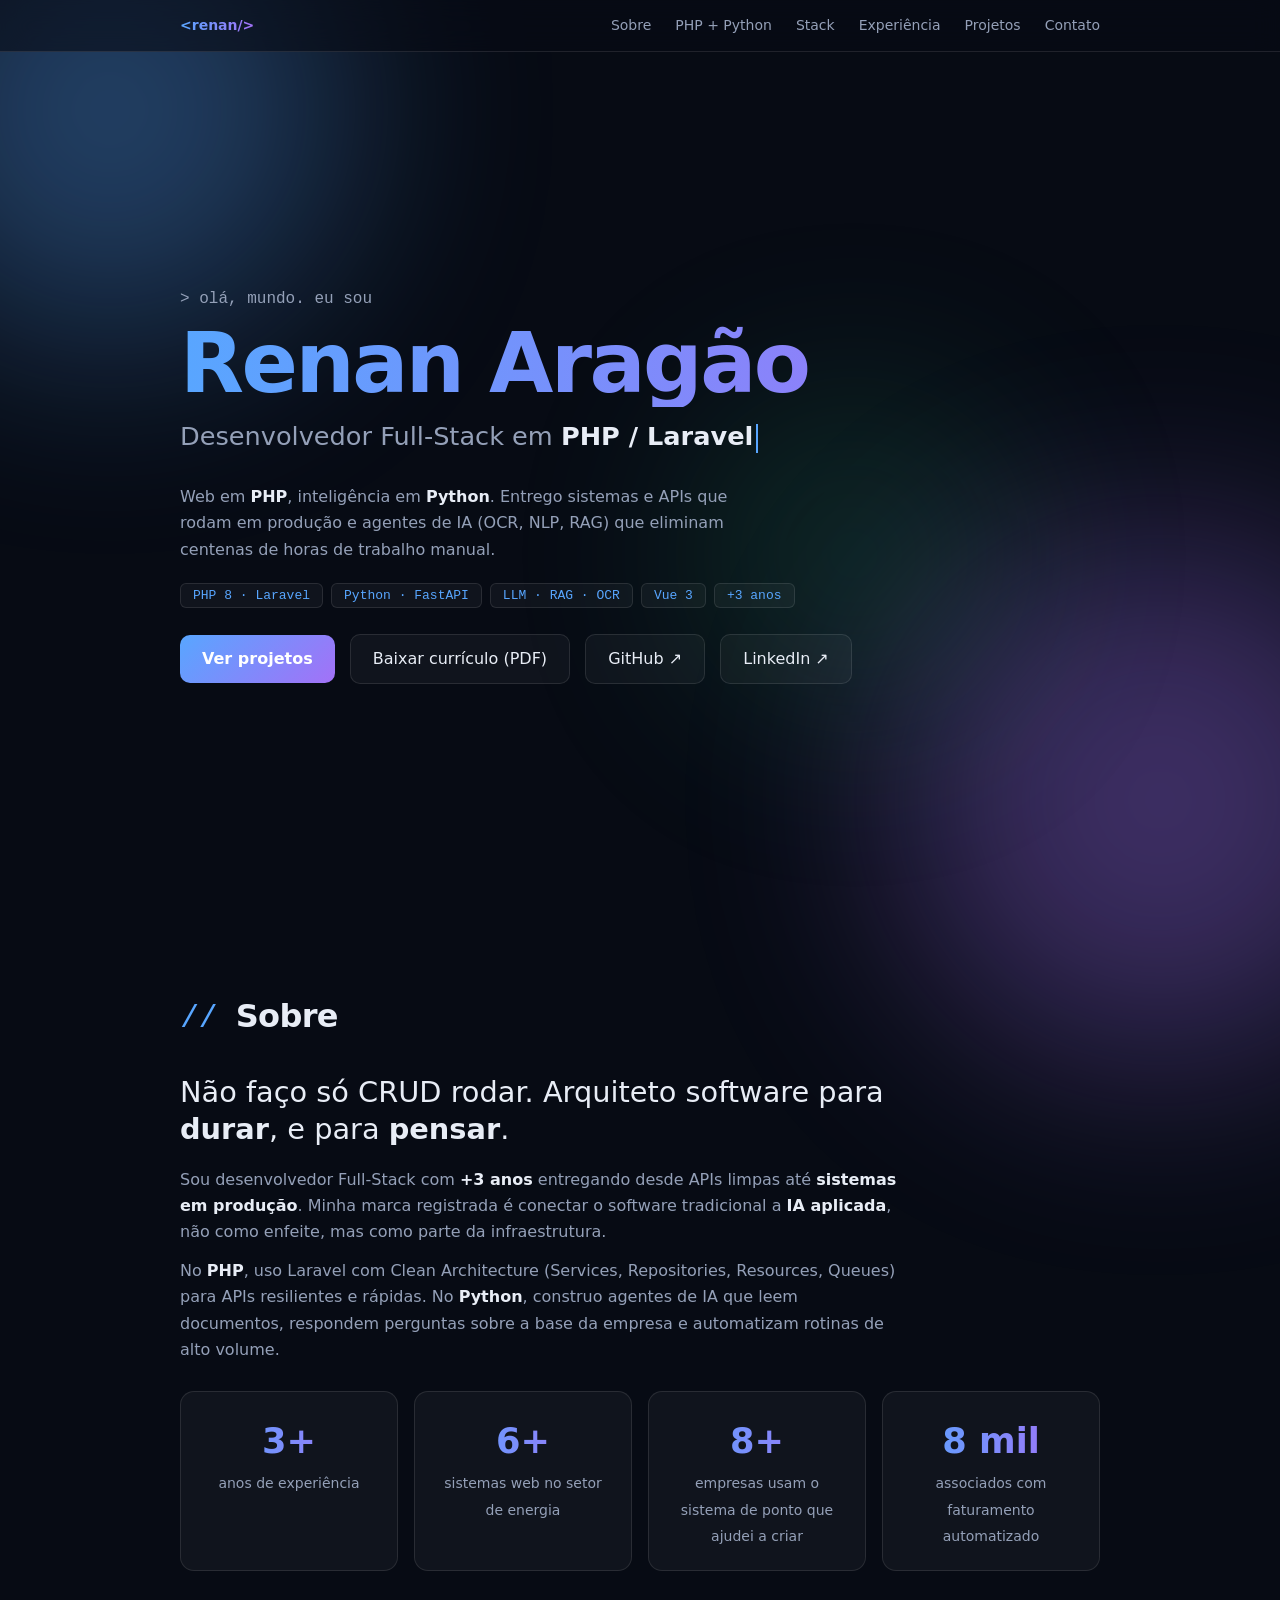
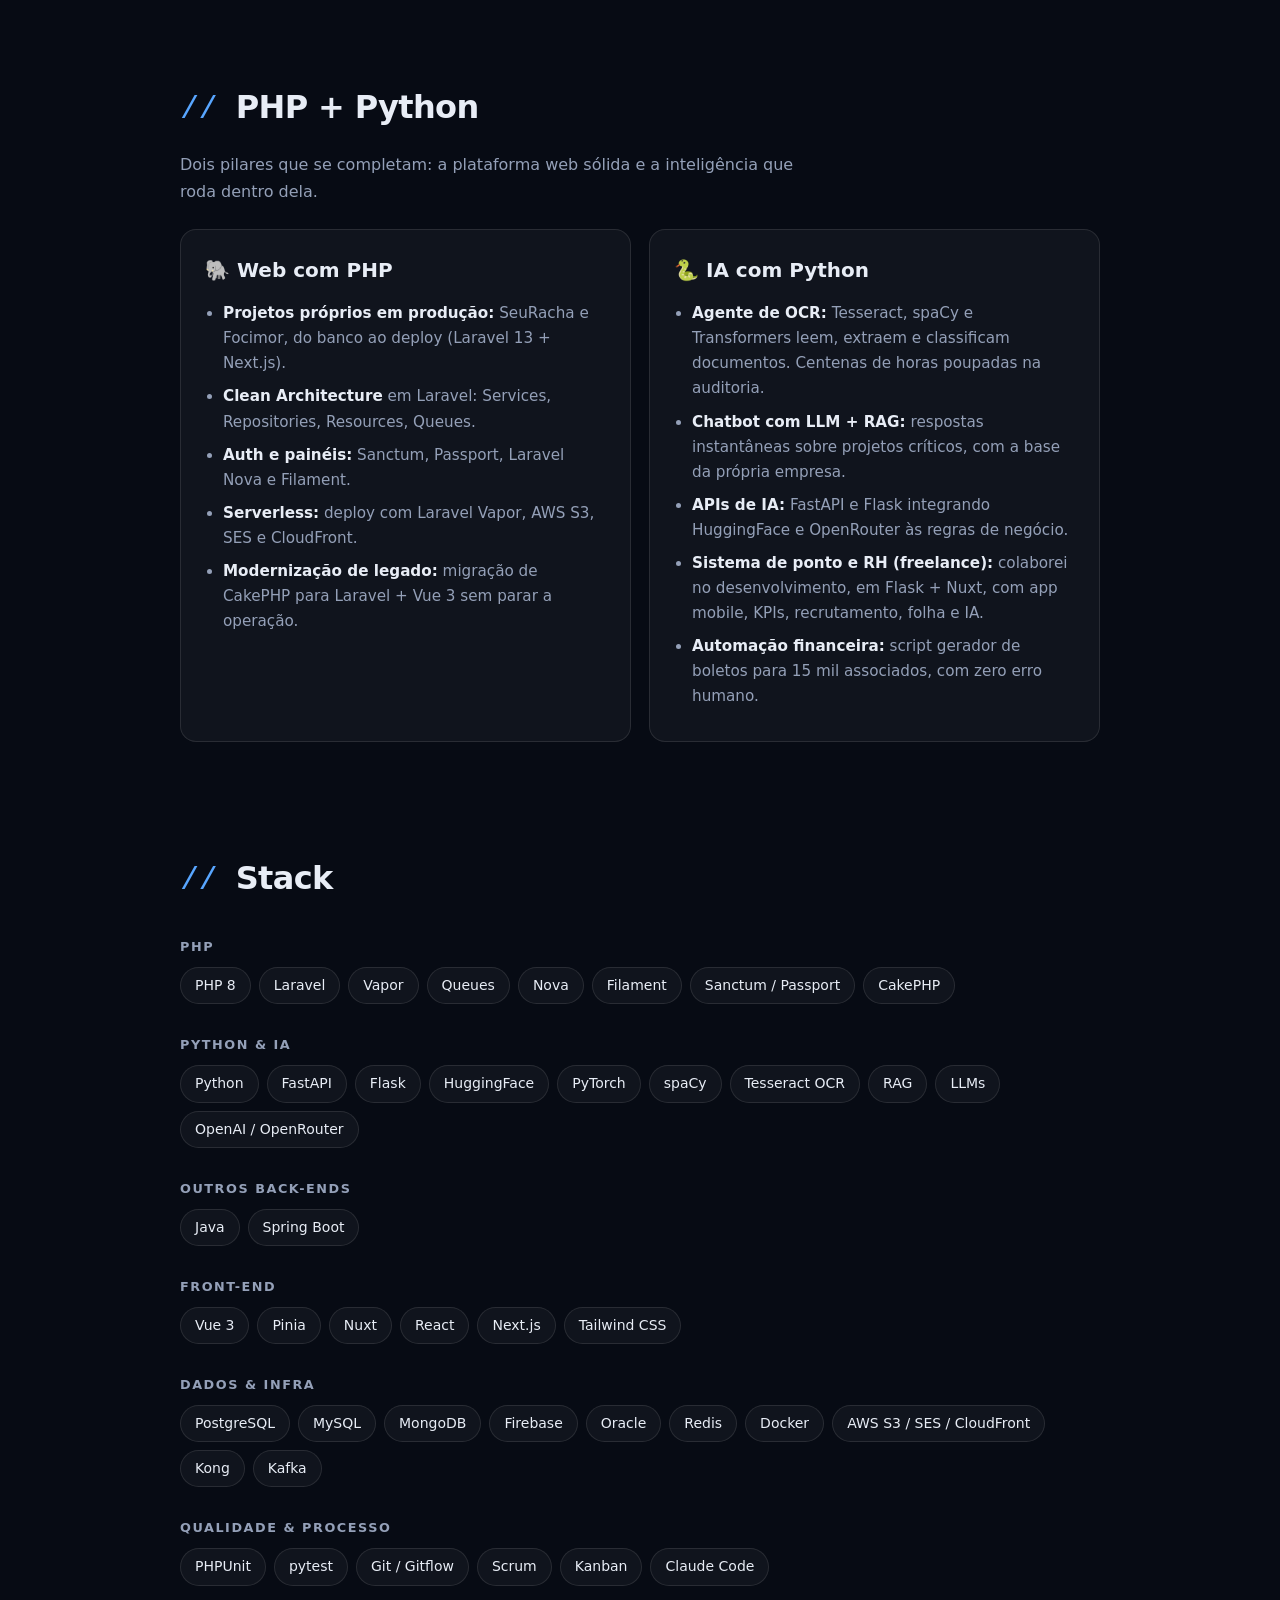
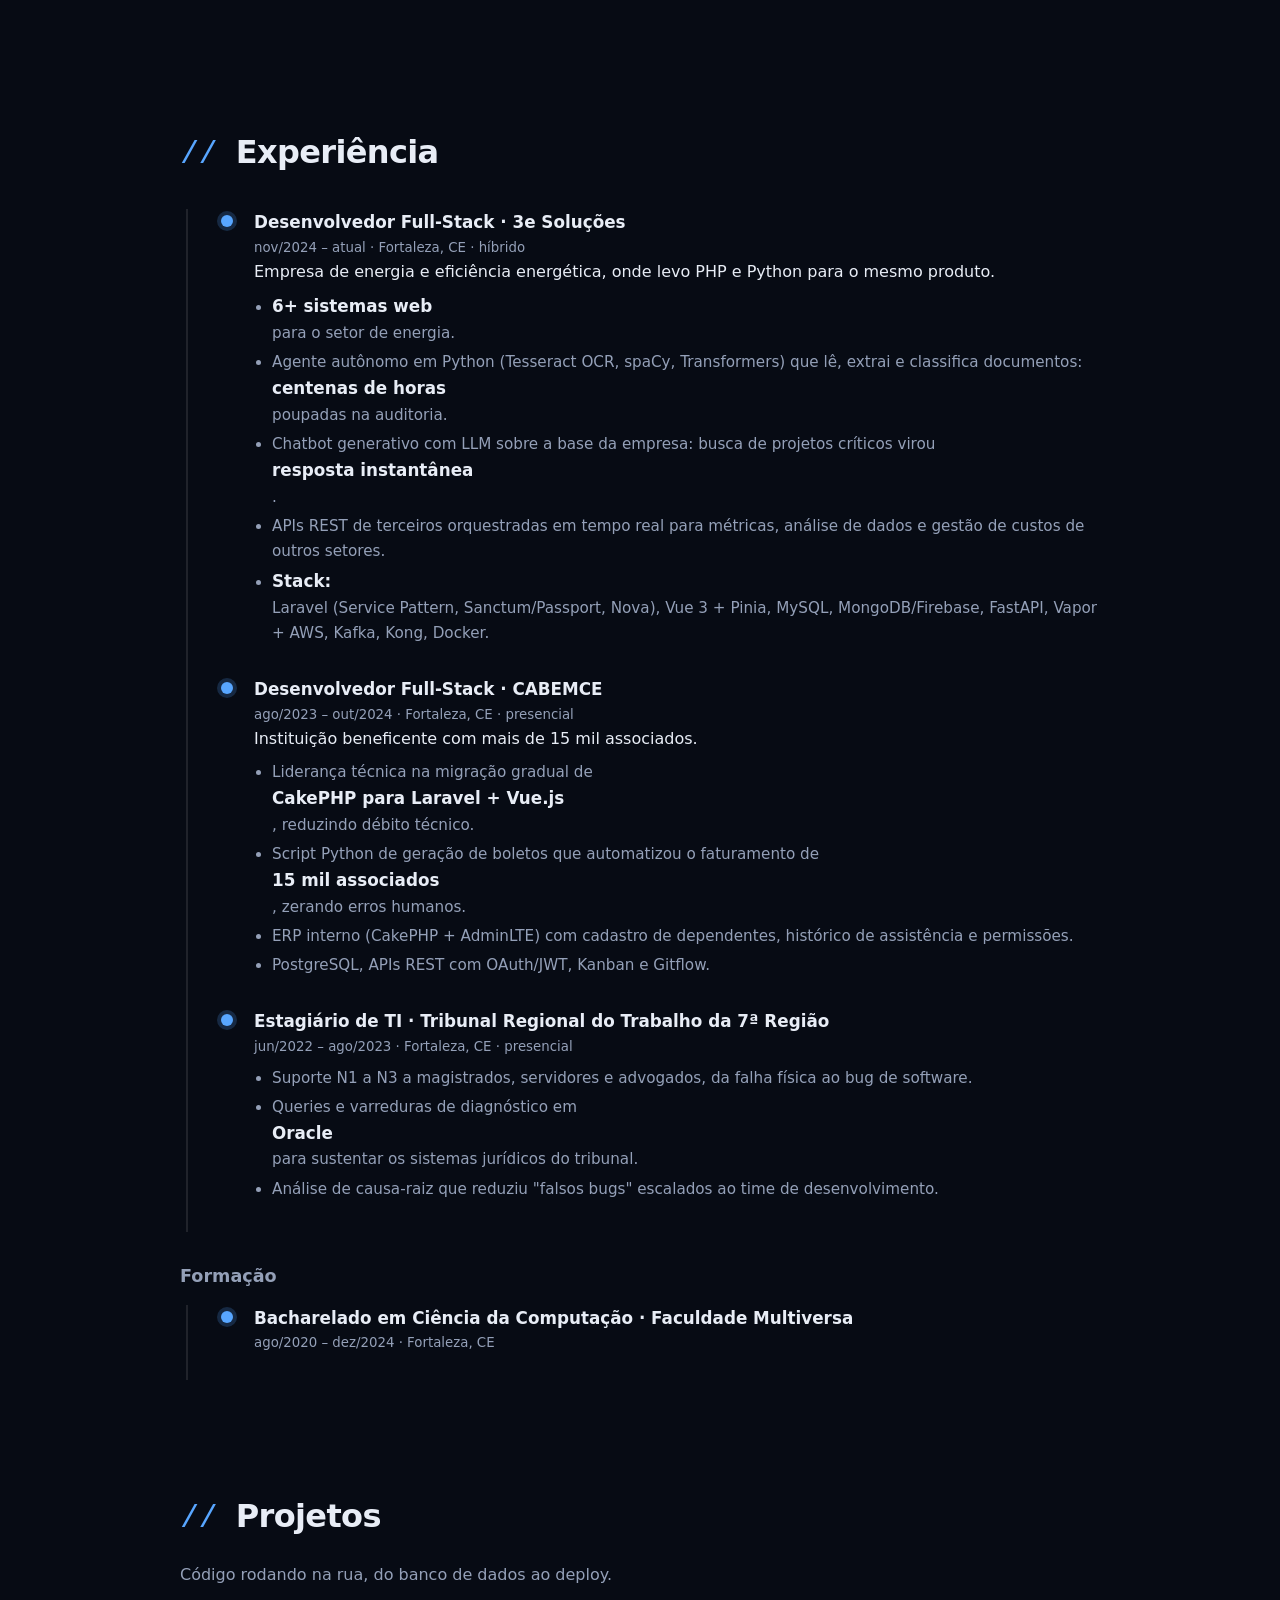
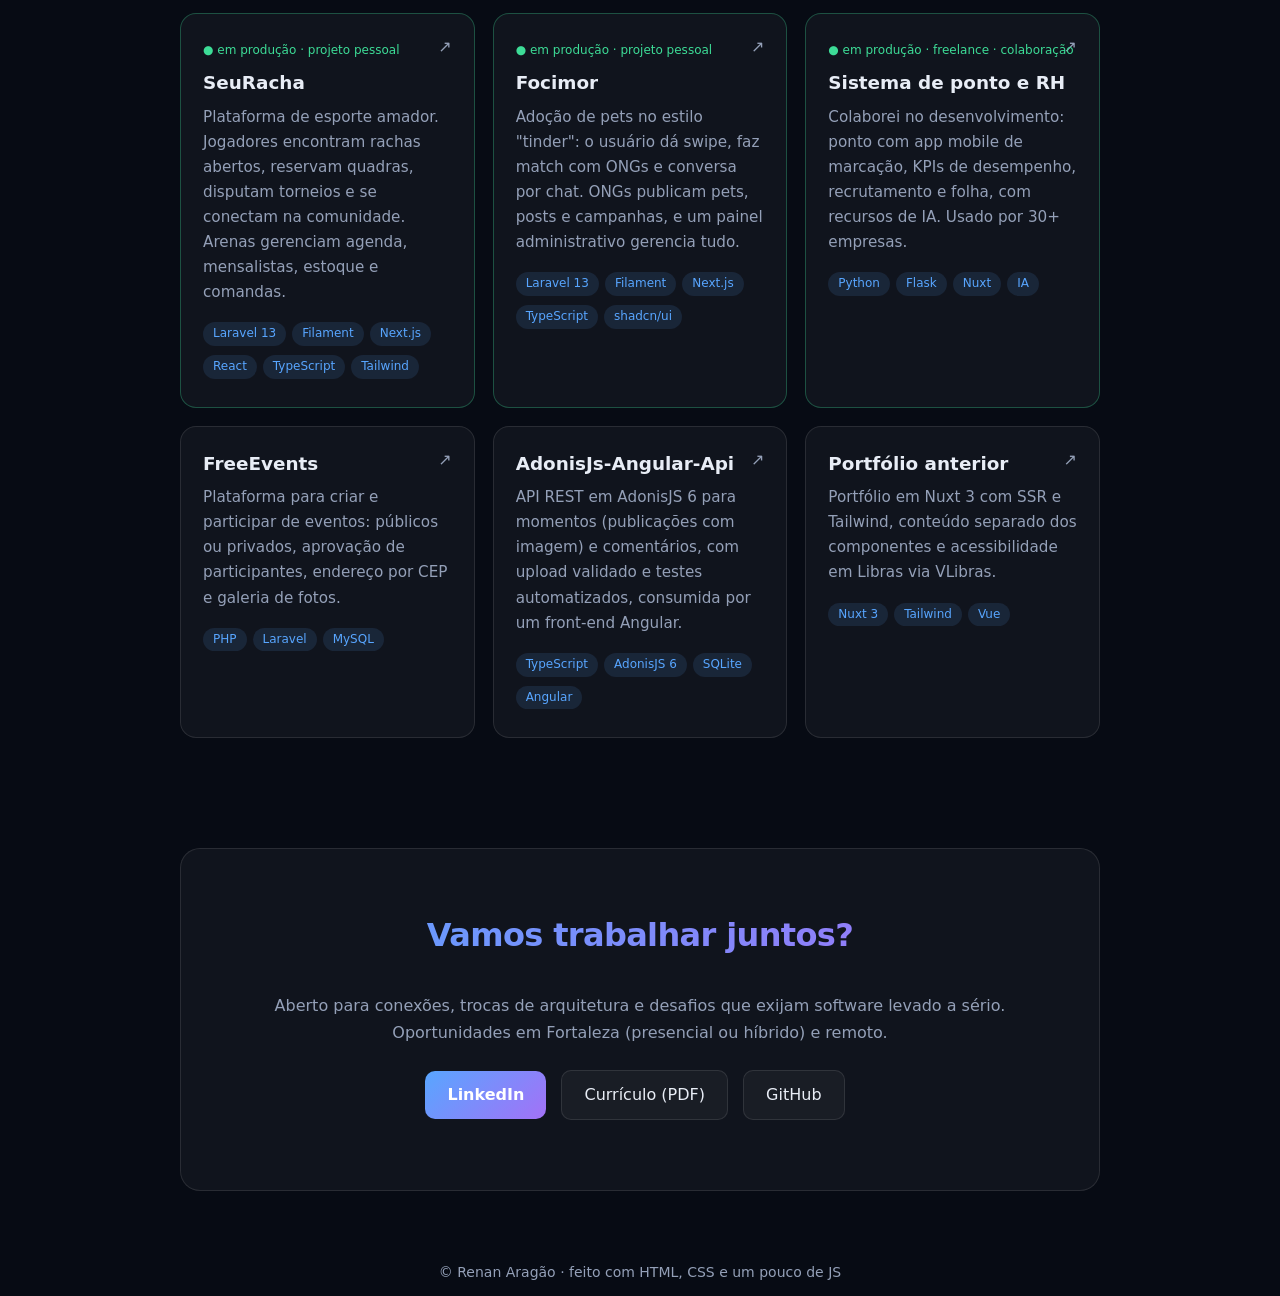
==== public/index.html @ 5505d4f5 "[FTR] - Criar site com curriculo pessoal" ====
<!doctype html>
<html lang="pt-BR">
<head>
<meta charset="utf-8">
<meta name="viewport" content="width=device-width, initial-scale=1">
<title>Renan Aragão · Full-Stack PHP &amp; Python · IA</title>
<meta name="description" content="Renan Aragão: desenvolvedor Full-Stack PHP e Python. Sistemas em produção com Laravel, Vue 3 e Next.js, agentes de IA com OCR, NLP e RAG. Fortaleza, CE.">
<link rel="icon" href="image/favicon.svg" type="image/svg+xml">
<link rel="stylesheet" href="css/style.css">
</head>
<body>
<div id="bar"></div>
<div class="blob one"></div><div class="blob two"></div><div class="blob three"></div>

<nav><div>
  <a class="logo grad" href="#top">&lt;renan/&gt;</a>
  <a href="#sobre">Sobre</a><a href="#pilares">PHP + Python</a><a href="#stack">Stack</a><a href="#experiencia">Experiência</a><a href="#projetos">Projetos</a><a href="#contato">Contato</a>
</div></nav>

<header class="hero" id="top">
  <span class="hello">&gt; olá, mundo. eu sou</span>
  <h1 class="grad">Renan Aragão</h1>
  <div class="role">Desenvolvedor Full-Stack em <b id="typed"></b><span class="cursor"></span></div>
  <p class="lead">Web em <b>PHP</b>, inteligência em <b>Python</b>. Entrego sistemas e APIs que rodam em produção e agentes de IA (OCR, NLP, RAG) que eliminam centenas de horas de trabalho manual.</p>
  <div class="pills"><span>PHP 8 · Laravel</span><span>Python · FastAPI</span><span>LLM · RAG · OCR</span><span>Vue 3</span><span>+3 anos</span></div>
  <div>
    <a class="btn primary" href="#projetos">Ver projetos</a>
    <a class="btn" href="download/curriculo-renan-aragao.pdf" download>Baixar currículo (PDF)</a>
    <a class="btn" href="https://github.com/renanaragao9" target="_blank" rel="noopener">GitHub ↗</a>
    <a class="btn" href="https://linkedin.com/in/renan-aragao/" target="_blank" rel="noopener">LinkedIn ↗</a>
  </div>
</header>

<main>
  <section id="sobre" class="reveal">
    <h2>Sobre</h2>
    <div class="about">
      <p class="big">Não faço só CRUD rodar. Arquiteto software para <b>durar</b>, e para <b>pensar</b>.</p>
      <p>Sou desenvolvedor Full-Stack com <b>+3 anos</b> entregando desde APIs limpas até <b>sistemas em produção</b>. Minha marca registrada é conectar o software tradicional a <b>IA aplicada</b>, não como enfeite, mas como parte da infraestrutura.</p>
      <p>No <b>PHP</b>, uso Laravel com Clean Architecture (Services, Repositories, Resources, Queues) para APIs resilientes e rápidas. No <b>Python</b>, construo agentes de IA que leem documentos, respondem perguntas sobre a base da empresa e automatizam rotinas de alto volume.</p>
    </div>
    <div class="stats">
      <div class="stat"><strong class="grad" data-n="3" data-suffix="+">0</strong><span>anos de experiência</span></div>
      <div class="stat"><strong class="grad" data-n="6" data-suffix="+">0</strong><span>sistemas web no setor de energia</span></div>
      <div class="stat"><strong class="grad" data-n="30" data-suffix="+">0</strong><span>empresas usam o sistema de ponto que ajudei a criar</span></div>
      <div class="stat"><strong class="grad" data-n="15" data-suffix=" mil">0</strong><span>associados com faturamento automatizado</span></div>
    </div>
  </section>

  <section id="pilares" class="reveal">
    <h2>PHP + Python</h2>
    <p class="intro">Dois pilares que se completam: a plataforma web sólida e a inteligência que roda dentro dela.</p>
    <div class="pillars">
      <div class="pillar php">
        <h3>🐘 Web com PHP</h3>
        <ul>
          <li><b>Projetos próprios em produção:</b> SeuRacha e Focimor, do banco ao deploy (Laravel 13 + Next.js).</li>
          <li><b>Clean Architecture</b> em Laravel: Services, Repositories, Resources, Queues.</li>
          <li><b>Auth e painéis:</b> Sanctum, Passport, Laravel Nova e Filament.</li>
          <li><b>Serverless:</b> deploy com Laravel Vapor, AWS S3, SES e CloudFront.</li>
          <li><b>Modernização de legado:</b> migração de CakePHP para Laravel + Vue 3 sem parar a operação.</li>
        </ul>
      </div>
      <div class="pillar py">
        <h3>🐍 IA com Python</h3>
        <ul>
          <li><b>Agente de OCR:</b> Tesseract, spaCy e Transformers leem, extraem e classificam documentos. Centenas de horas poupadas na auditoria.</li>
          <li><b>Chatbot com LLM + RAG:</b> respostas instantâneas sobre projetos críticos, com a base da própria empresa.</li>
          <li><b>APIs de IA:</b> FastAPI e Flask integrando HuggingFace e OpenRouter às regras de negócio.</li>
          <li><b>Sistema de ponto e RH (freelance):</b> colaborei no desenvolvimento, em Flask + Nuxt, com app mobile, KPIs, recrutamento, folha e IA.</li>
          <li><b>Automação financeira:</b> script gerador de boletos para 15 mil associados, com zero erro humano.</li>
        </ul>
      </div>
    </div>
  </section>

  <section id="stack" class="reveal">
    <h2>Stack</h2>
    <div class="group"><h3>PHP</h3>
      <span class="chip">PHP 8</span><span class="chip">Laravel</span><span class="chip">Vapor</span><span class="chip">Queues</span><span class="chip">Nova</span><span class="chip">Filament</span><span class="chip">Sanctum / Passport</span><span class="chip">CakePHP</span></div>
    <div class="group"><h3>Python &amp; IA</h3>
      <span class="chip">Python</span><span class="chip">FastAPI</span><span class="chip">Flask</span><span class="chip">HuggingFace</span><span class="chip">PyTorch</span><span class="chip">spaCy</span><span class="chip">Tesseract OCR</span><span class="chip">RAG</span><span class="chip">LLMs</span><span class="chip">OpenAI / OpenRouter</span></div>
    <div class="group"><h3>Outros back-ends</h3>
      <span class="chip">Java</span><span class="chip">Spring Boot</span></div>
    <div class="group"><h3>Front-end</h3>
      <span class="chip">Vue 3</span><span class="chip">Pinia</span><span class="chip">Nuxt</span><span class="chip">React</span><span class="chip">Next.js</span><span class="chip">Tailwind CSS</span></div>
    <div class="group"><h3>Dados &amp; infra</h3>
      <span class="chip">PostgreSQL</span><span class="chip">MySQL</span><span class="chip">MongoDB</span><span class="chip">Firebase</span><span class="chip">Oracle</span><span class="chip">Redis</span><span class="chip">Docker</span><span class="chip">AWS S3 / SES / CloudFront</span><span class="chip">Kong</span><span class="chip">Kafka</span></div>
    <div class="group"><h3>Qualidade &amp; processo</h3>
      <span class="chip">PHPUnit</span><span class="chip">pytest</span><span class="chip">Git / Gitflow</span><span class="chip">Scrum</span><span class="chip">Kanban</span><span class="chip">Claude Code</span></div>
  </section>

  <section id="experiencia" class="reveal">
    <h2>Experiência</h2>
    <ul class="timeline">
      <li><b>Desenvolvedor Full-Stack · 3e Soluções</b><small>nov/2024 – atual · Fortaleza, CE · híbrido</small>
        Empresa de energia e eficiência energética, onde levo PHP e Python para o mesmo produto.
        <ul class="bullets">
          <li><b>6+ sistemas web</b> para o setor de energia.</li>
          <li>Agente autônomo em Python (Tesseract OCR, spaCy, Transformers) que lê, extrai e classifica documentos: <b>centenas de horas</b> poupadas na auditoria.</li>
          <li>Chatbot generativo com LLM sobre a base da empresa: busca de projetos críticos virou <b>resposta instantânea</b>.</li>
          <li>APIs REST de terceiros orquestradas em tempo real para métricas, análise de dados e gestão de custos de outros setores.</li>
          <li><b>Stack:</b> Laravel (Service Pattern, Sanctum/Passport, Nova), Vue 3 + Pinia, MySQL, MongoDB/Firebase, FastAPI, Vapor + AWS, Kafka, Kong, Docker.</li>
        </ul></li>
      <li><b>Desenvolvedor Full-Stack · CABEMCE</b><small>ago/2023 – out/2024 · Fortaleza, CE · presencial</small>
        Instituição beneficente com mais de 15 mil associados.
        <ul class="bullets">
          <li>Liderança técnica na migração gradual de <b>CakePHP para Laravel + Vue.js</b>, reduzindo débito técnico.</li>
          <li>Script Python de geração de boletos que automatizou o faturamento de <b>15 mil associados</b>, zerando erros humanos.</li>
          <li>ERP interno (CakePHP + AdminLTE) com cadastro de dependentes, histórico de assistência e permissões.</li>
          <li>PostgreSQL, APIs REST com OAuth/JWT, Kanban e Gitflow.</li>
        </ul></li>
      <li><b>Estagiário de TI · Tribunal Regional do Trabalho da 7ª Região</b><small>jun/2022 – ago/2023 · Fortaleza, CE · presencial</small>
        <ul class="bullets">
          <li>Suporte N1 a N3 a magistrados, servidores e advogados, da falha física ao bug de software.</li>
          <li>Queries e varreduras de diagnóstico em <b>Oracle</b> para sustentar os sistemas jurídicos do tribunal.</li>
          <li>Análise de causa-raiz que reduziu "falsos bugs" escalados ao time de desenvolvimento.</li>
        </ul></li>
    </ul>
    <h3 class="sub">Formação</h3>
    <ul class="timeline">
      <li><b>Bacharelado em Ciência da Computação · Faculdade Multiversa</b><small>ago/2020 – dez/2024 · Fortaleza, CE</small></li>
    </ul>
  </section>

  <section id="projetos" class="reveal">
    <h2>Projetos</h2>
    <p class="intro">Código rodando na rua, do banco de dados ao deploy.</p>
    <div class="grid">
      <a class="card live" href="https://seuracha.aragaolabs.com.br" target="_blank" rel="noopener"><span class="go">↗</span><span class="badge">● em produção · projeto pessoal</span><h3>SeuRacha</h3><p>Plataforma de esporte amador. Jogadores encontram rachas abertos, reservam quadras, disputam torneios e se conectam na comunidade. Arenas gerenciam agenda, mensalistas, estoque e comandas.</p><div class="tags"><span>Laravel 13</span><span>Filament</span><span>Next.js</span><span>React</span><span>TypeScript</span><span>Tailwind</span></div></a>
      <a class="card live" href="https://focimor.aragaolabs.com.br" target="_blank" rel="noopener"><span class="go">↗</span><span class="badge">● em produção · projeto pessoal</span><h3>Focimor</h3><p>Adoção de pets no estilo "tinder": o usuário dá swipe, faz match com ONGs e conversa por chat. ONGs publicam pets, posts e campanhas, e um painel administrativo gerencia tudo.</p><div class="tags"><span>Laravel 13</span><span>Filament</span><span>Next.js</span><span>TypeScript</span><span>shadcn/ui</span></div></a>
      <a class="card live" href="https://pontoalvo.cloud" target="_blank" rel="noopener"><span class="go">↗</span><span class="badge">● em produção · freelance · colaboração</span><h3>Sistema de ponto e RH</h3><p>Colaborei no desenvolvimento: ponto com app mobile de marcação, KPIs de desempenho, recrutamento e folha, com recursos de IA. Usado por 30+ empresas.</p><div class="tags"><span>Python</span><span>Flask</span><span>Nuxt</span><span>IA</span></div></a>
      <a class="card" href="https://github.com/renanaragao9/projetoEvento" target="_blank" rel="noopener"><span class="go">↗</span><h3>FreeEvents</h3><p>Plataforma para criar e participar de eventos: públicos ou privados, aprovação de participantes, endereço por CEP e galeria de fotos.</p><div class="tags"><span>PHP</span><span>Laravel</span><span>MySQL</span></div></a>
      <a class="card" href="https://github.com/renanaragao9/AdonisJs-Angular-Api" target="_blank" rel="noopener"><span class="go">↗</span><h3>AdonisJs-Angular-Api</h3><p>API REST em AdonisJS 6 para momentos (publicações com imagem) e comentários, com upload validado e testes automatizados, consumida por um front-end Angular.</p><div class="tags"><span>TypeScript</span><span>AdonisJS 6</span><span>SQLite</span><span>Angular</span></div></a>
      <a class="card" href="https://renanaragao9.github.io/portfolio/" target="_blank" rel="noopener"><span class="go">↗</span><h3>Portfólio anterior</h3><p>Portfólio em Nuxt 3 com SSR e Tailwind, conteúdo separado dos componentes e acessibilidade em Libras via VLibras.</p><div class="tags"><span>Nuxt 3</span><span>Tailwind</span><span>Vue</span></div></a>
    </div>
  </section>

  <section id="contato" class="reveal">
    <div class="contact">
      <h2 class="grad">Vamos trabalhar juntos?</h2>
      <p>Aberto para conexões, trocas de arquitetura e desafios que exijam software levado a sério.<br>Oportunidades em Fortaleza (presencial ou híbrido) e remoto.</p>
      <a class="btn primary" href="https://linkedin.com/in/renan-aragao/" target="_blank" rel="noopener">LinkedIn</a>
      <a class="btn" href="download/curriculo-renan-aragao.pdf" download>Currículo (PDF)</a>
      <a class="btn" href="https://github.com/renanaragao9" target="_blank" rel="noopener">GitHub</a>
    </div>
  </section>
</main>

<footer>© Renan Aragão · feito com HTML, CSS e um pouco de JS</footer>

<script src="js/main.js"></script>
</body>
</html>
---- public/css/style.css ----
:root {
  --bg: #070b14; --card: rgba(255,255,255,.04); --border: rgba(255,255,255,.1);
  --text: #e8edf6; --muted: #94a0b8; --a: #58a6ff; --b: #a371f7; --c: #3ddc97;
}
* { box-sizing: border-box; margin: 0; }
html { scroll-behavior: smooth; }
body { background: var(--bg); color: var(--text); font: 16px/1.65 system-ui, -apple-system, "Segoe UI", sans-serif; overflow-x: hidden; }
a { color: inherit; text-decoration: none; }
.grad { background: linear-gradient(90deg, var(--a), var(--b), var(--c)); background-size: 200% auto; -webkit-background-clip: text; background-clip: text; color: transparent; animation: shift 6s linear infinite; }
@keyframes shift { to { background-position: 200% center; } }

.blob { position: fixed; border-radius: 50%; filter: blur(110px); opacity: .35; z-index: -1; animation: float 18s ease-in-out infinite alternate; }
.blob.one { width: 460px; height: 460px; background: var(--a); top: -120px; left: -120px; }
.blob.two { width: 520px; height: 520px; background: var(--b); bottom: -160px; right: -140px; animation-delay: -6s; }
.blob.three { width: 300px; height: 300px; background: var(--c); top: 45%; left: 55%; opacity: .18; animation-delay: -11s; }
@keyframes float { to { transform: translate(90px, 70px) scale(1.2); } }

nav { position: fixed; top: 0; left: 0; right: 0; z-index: 10; backdrop-filter: blur(14px); background: rgba(7,11,20,.6); border-bottom: 1px solid var(--border); }
nav div { max-width: 960px; margin: auto; padding: 14px 20px; display: flex; gap: 24px; align-items: center; font-size: 14px; }
nav .logo { font-weight: 700; margin-right: auto; }
nav a:not(.logo) { color: var(--muted); transition: color .2s; }
nav a:not(.logo):hover { color: var(--text); }
#bar { position: fixed; top: 0; left: 0; height: 3px; width: 0; z-index: 11; background: linear-gradient(90deg, var(--a), var(--b), var(--c)); }

main, header { max-width: 960px; margin: auto; padding: 0 20px; }
.hero { min-height: 100vh; display: flex; flex-direction: column; justify-content: center; padding-top: 80px; }
.hello { color: var(--muted); font-family: ui-monospace, Menlo, monospace; }
.hero h1 { font-size: clamp(2.6rem, 9vw, 5.2rem); line-height: 1.05; margin: 8px 0; letter-spacing: -.03em; }
.role { font-size: clamp(1.1rem, 3vw, 1.6rem); color: var(--muted); min-height: 2.2em; }
.role b { color: var(--text); }
.cursor { display: inline-block; width: 2px; height: 1.1em; background: var(--a); margin-left: 3px; vertical-align: middle; animation: blink 1s steps(2) infinite; }
@keyframes blink { 50% { opacity: 0; } }
.lead { max-width: 560px; color: var(--muted); margin: 12px 0 20px; }
.lead b { color: var(--text); }
.pills { display: flex; flex-wrap: wrap; gap: 8px; margin-bottom: 26px; }
.pills span { font: 13px ui-monospace, Menlo, monospace; padding: 4px 12px; border-radius: 6px; border: 1px solid var(--border); background: var(--card); color: var(--a); }
.btn { display: inline-block; padding: 11px 22px; border-radius: 10px; border: 1px solid var(--border); background: var(--card); margin: 0 10px 10px 0; transition: transform .2s, box-shadow .2s, border-color .2s; }
.btn:hover { transform: translateY(-3px); border-color: var(--a); box-shadow: 0 8px 24px rgba(88,166,255,.2); }
.btn.primary { background: linear-gradient(135deg, var(--a), var(--b)); border: 0; color: #fff; font-weight: 600; }

section { padding: 90px 0 20px; }
h2 { font-size: 2rem; margin-bottom: 28px; letter-spacing: -.02em; }
h2::before { content: "// "; color: var(--a); font-family: ui-monospace, monospace; font-weight: 400; }

.about { max-width: 720px; color: var(--muted); }
.about p { margin-bottom: 12px; }
.about b { color: var(--text); }
.about .big { font-size: clamp(1.3rem, 3.5vw, 1.8rem); color: var(--text); line-height: 1.3; margin-bottom: 18px; }
.stats { display: grid; grid-template-columns: repeat(auto-fit, minmax(150px, 1fr)); gap: 16px; margin-top: 28px; }
.stat { padding: 20px; border: 1px solid var(--border); border-radius: 14px; background: var(--card); text-align: center; }
.stat strong { display: block; font-size: 2.2rem; }
.stat span { color: var(--muted); font-size: 14px; }

.intro { color: var(--muted); margin: -12px 0 24px; max-width: 640px; }
.pillars { display: grid; gap: 18px; grid-template-columns: repeat(auto-fit, minmax(300px, 1fr)); }
.pillar { padding: 24px; border: 1px solid var(--border); border-radius: 16px; background: var(--card); transition: transform .25s, border-color .25s, box-shadow .25s; }
.pillar:hover { transform: translateY(-5px); }
.pillar.php:hover { border-color: #777bb4; box-shadow: 0 10px 30px rgba(119,123,180,.2); }
.pillar.py:hover { border-color: #ffd43b; box-shadow: 0 10px 30px rgba(255,212,59,.15); }
.pillar h3 { font-size: 1.25rem; margin-bottom: 14px; }
.pillar ul { padding-left: 18px; color: var(--muted); font-size: .95rem; }
.pillar li { padding-bottom: 8px; }
.pillar b { color: var(--text); }

.group { margin-bottom: 22px; }
.group h3 { font-size: .8rem; letter-spacing: .12em; text-transform: uppercase; color: var(--muted); margin-bottom: 10px; }
.chip { display: inline-block; padding: 6px 14px; margin: 0 8px 8px 0; border-radius: 999px; border: 1px solid var(--border); background: var(--card); font-size: 14px; transition: transform .2s, border-color .2s, background .2s; cursor: default; }
.chip:hover { transform: translateY(-3px) scale(1.06); border-color: var(--b); background: rgba(163,113,247,.12); }

.grid { display: grid; gap: 18px; grid-template-columns: repeat(auto-fill, minmax(280px, 1fr)); }
.card { position: relative; display: block; padding: 22px; border: 1px solid var(--border); border-radius: 16px; background: var(--card); overflow: hidden; transition: transform .25s, border-color .25s; }
.card::before { content: ""; position: absolute; inset: 0; background: radial-gradient(260px circle at var(--x, 50%) var(--y, 0%), rgba(88,166,255,.18), transparent 70%); opacity: 0; transition: opacity .25s; }
.card:hover { transform: translateY(-6px); border-color: rgba(88,166,255,.5); }
.card:hover::before { opacity: 1; }
.card.live { border-color: rgba(61,220,151,.3); }
.card h3 { position: relative; font-size: 1.15rem; margin-bottom: 6px; }
.card p { position: relative; color: var(--muted); font-size: .95rem; margin-bottom: 14px; }
.card .tags { position: relative; }
.card .tags span { font-size: 12px; padding: 2px 10px; margin: 0 6px 6px 0; display: inline-block; border-radius: 999px; background: rgba(88,166,255,.12); color: var(--a); }
.card .go { position: absolute; top: 20px; right: 22px; color: var(--muted); transition: transform .25s, color .25s; }
.card:hover .go { transform: translate(4px, -4px); color: var(--a); }
.badge { position: relative; display: inline-block; font-size: 12px; color: var(--c); margin-bottom: 8px; }

.timeline { border-left: 2px solid var(--border); margin-left: 6px; }
.timeline li { list-style: none; position: relative; padding: 0 0 26px 26px; }
.timeline li::before { content: ""; position: absolute; left: -7px; top: 6px; width: 12px; height: 12px; border-radius: 50%; background: var(--a); box-shadow: 0 0 0 4px rgba(88,166,255,.2); }
.timeline li > b { display: block; font-size: 1.05rem; }
.timeline small { color: var(--muted); display: block; }
.bullets { margin: 8px 0 0; padding-left: 18px; color: var(--muted); font-size: .95rem; }
.bullets li { padding: 0 0 4px; list-style: disc; }
.bullets li::before { display: none; }
.bullets b { color: var(--text); }
.sub { margin: 30px 0 14px; font-size: 1.1rem; color: var(--muted); }

.contact { text-align: center; padding: 60px 20px; border: 1px solid var(--border); border-radius: 20px; background: var(--card); }
.contact h2::before { content: ""; }
.contact p { color: var(--muted); margin-bottom: 24px; }
footer { text-align: center; color: var(--muted); font-size: 14px; padding: 50px 20px 30px; }

.reveal { opacity: 0; transform: translateY(30px); transition: opacity .7s, transform .7s; }
.reveal.in { opacity: 1; transform: none; }
@media (prefers-reduced-motion: reduce) { *, *::before { animation: none !important; transition: none !important; } .reveal { opacity: 1; transform: none; } }
@media (max-width: 600px) { nav a:not(.logo) { display: none; } }
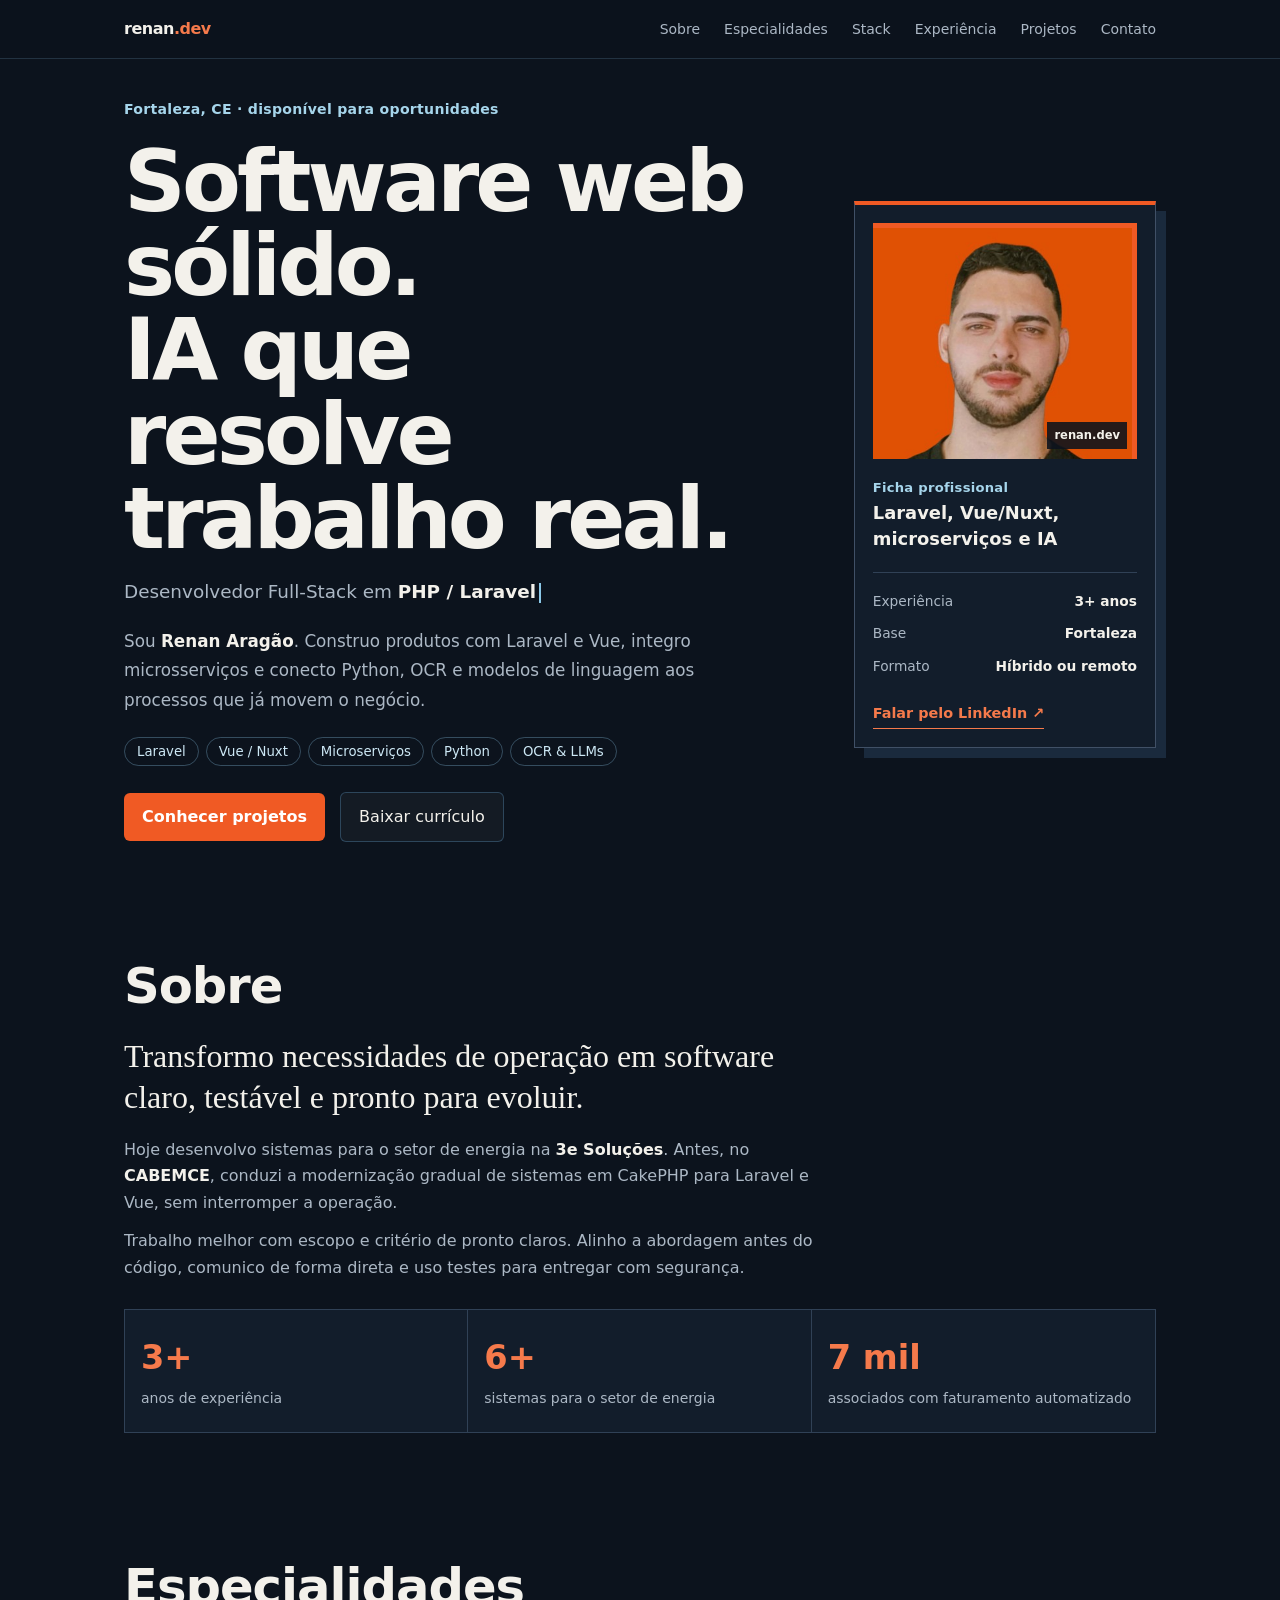
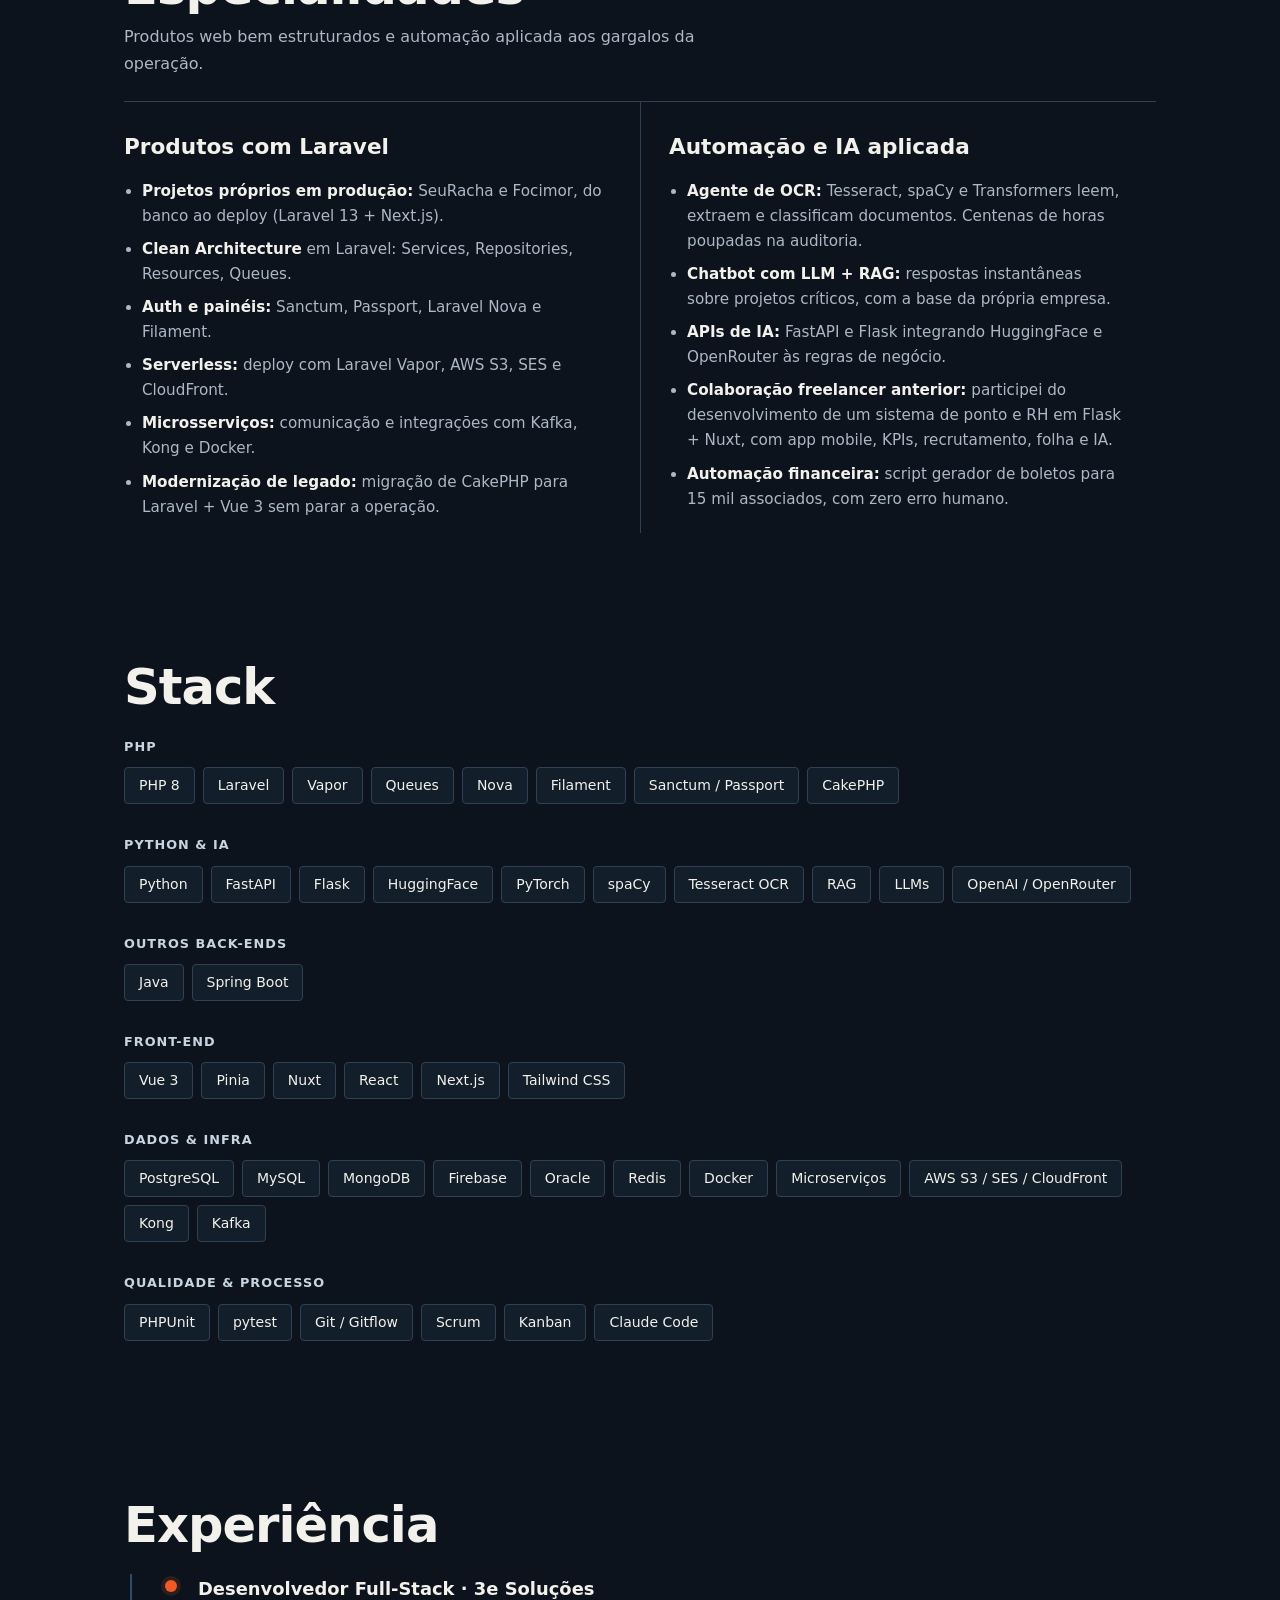
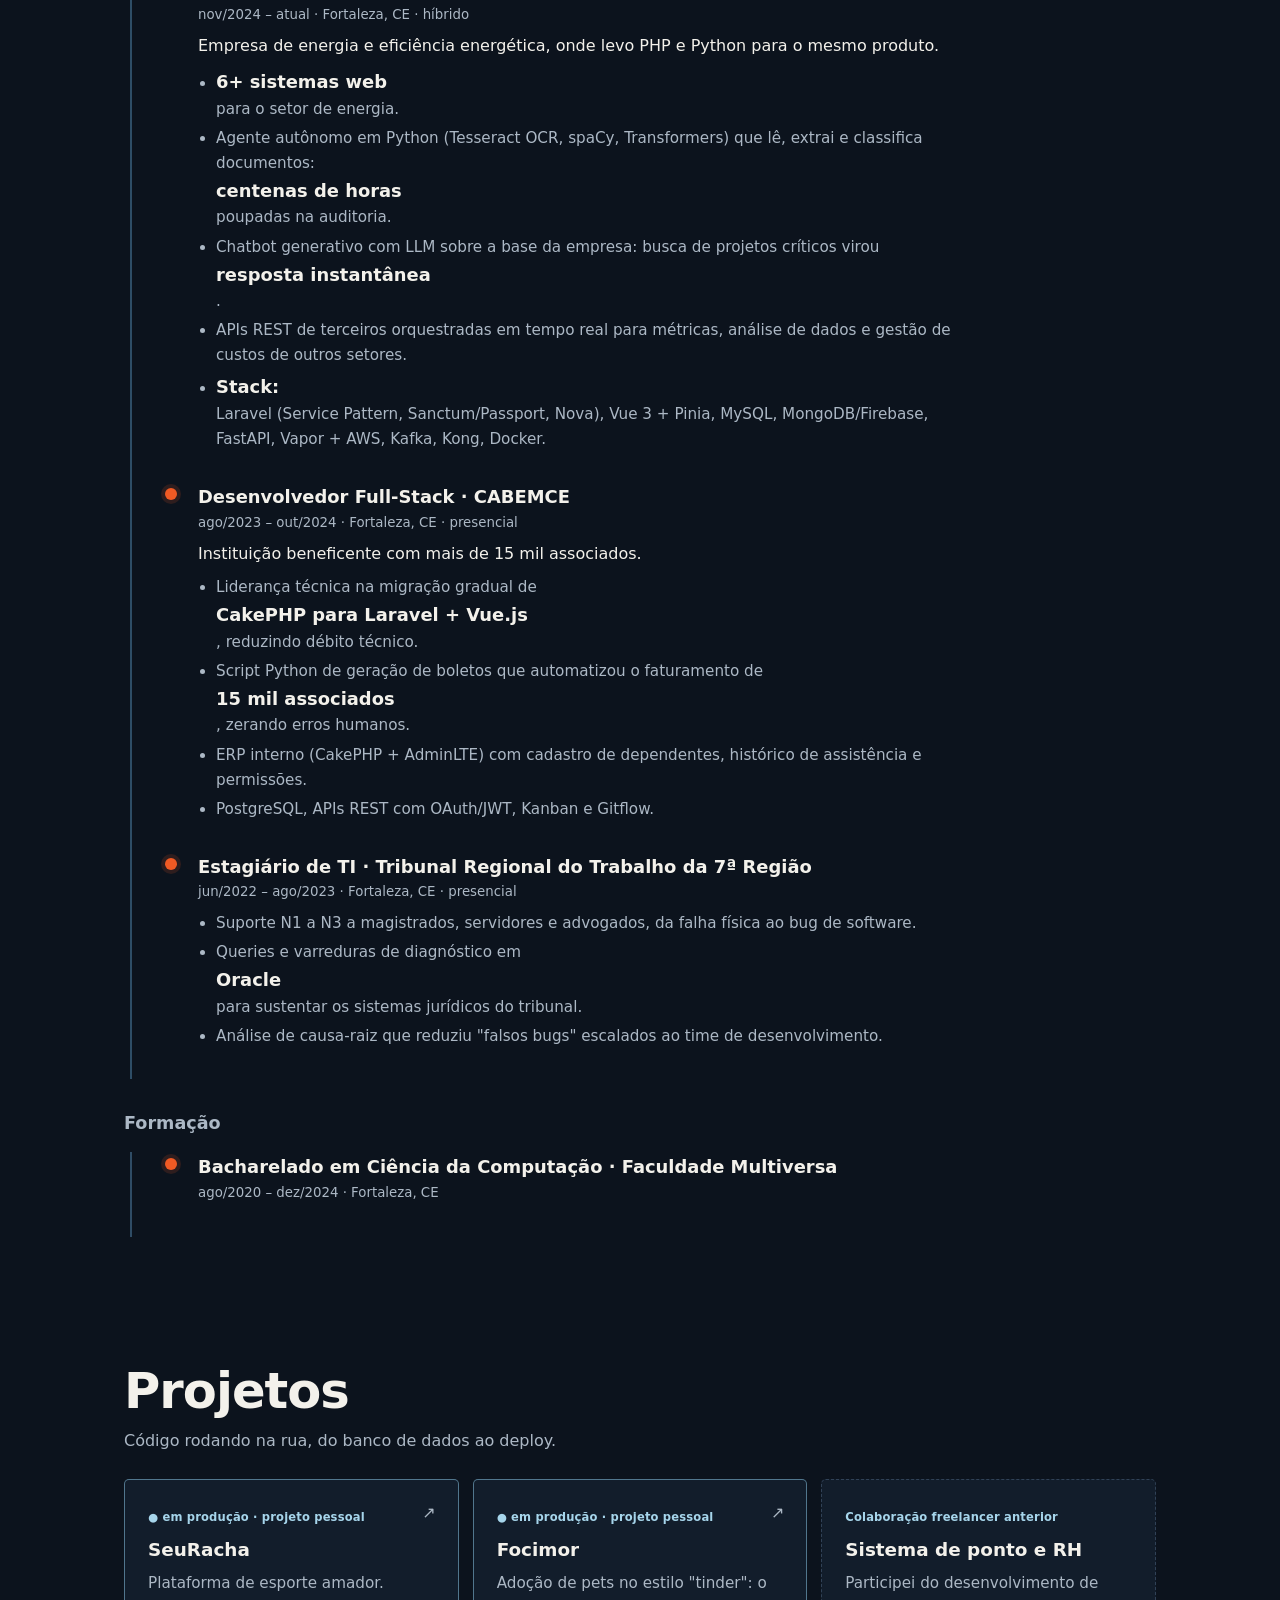
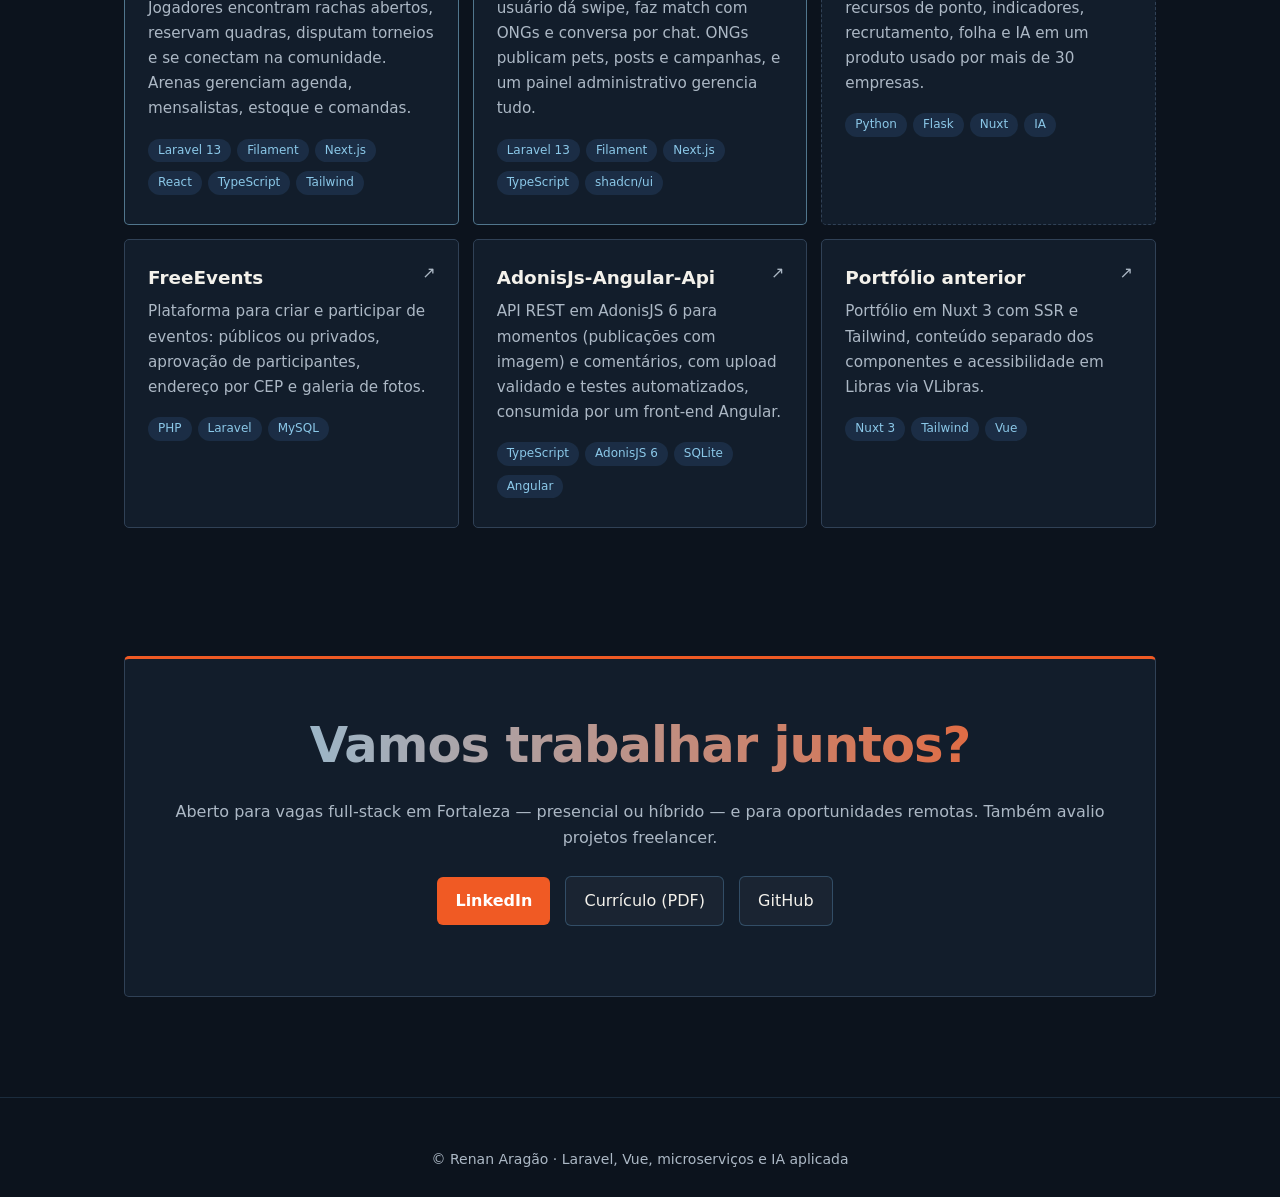
==== commit 30017ef0: "[FTR] - Ajustar fonte de informação e estilo da pagina" ====
--- a/public/index.html
+++ b/public/index.html
@@ -3,71 +3,76 @@
 <head>
 <meta charset="utf-8">
 <meta name="viewport" content="width=device-width, initial-scale=1">
-<title>Renan Aragão · Full-Stack PHP &amp; Python · IA</title>
-<meta name="description" content="Renan Aragão: desenvolvedor Full-Stack PHP e Python. Sistemas em produção com Laravel, Vue 3 e Next.js, agentes de IA com OCR, NLP e RAG. Fortaleza, CE.">
+<title>Renan Aragão · Full-Stack Laravel, Vue, microserviços e IA</title>
+<meta name="description" content="Renan Aragão, desenvolvedor full-stack em Fortaleza. Laravel, Vue e microserviços para sistemas web; Python para automações, OCR e IA aplicada.">
 <link rel="icon" href="image/favicon.svg" type="image/svg+xml">
 <link rel="stylesheet" href="css/style.css">
 </head>
 <body>
 <div id="bar"></div>
-<div class="blob one"></div><div class="blob two"></div><div class="blob three"></div>
 
 <nav><div>
-  <a class="logo grad" href="#top">&lt;renan/&gt;</a>
-  <a href="#sobre">Sobre</a><a href="#pilares">PHP + Python</a><a href="#stack">Stack</a><a href="#experiencia">Experiência</a><a href="#projetos">Projetos</a><a href="#contato">Contato</a>
+  <a class="logo" href="#top">renan<span>.dev</span></a>
+  <a href="#sobre">Sobre</a><a href="#pilares">Especialidades</a><a href="#stack">Stack</a><a href="#experiencia">Experiência</a><a href="#projetos">Projetos</a><a href="#contato">Contato</a>
 </div></nav>
 
 <header class="hero" id="top">
-  <span class="hello">&gt; olá, mundo. eu sou</span>
-  <h1 class="grad">Renan Aragão</h1>
+  <div class="hero-copy">
+  <span class="hello">Fortaleza, CE · disponível para oportunidades</span>
+  <h1>Software web sólido.<br><em>IA que resolve trabalho real.</em></h1>
   <div class="role">Desenvolvedor Full-Stack em <b id="typed"></b><span class="cursor"></span></div>
-  <p class="lead">Web em <b>PHP</b>, inteligência em <b>Python</b>. Entrego sistemas e APIs que rodam em produção e agentes de IA (OCR, NLP, RAG) que eliminam centenas de horas de trabalho manual.</p>
-  <div class="pills"><span>PHP 8 · Laravel</span><span>Python · FastAPI</span><span>LLM · RAG · OCR</span><span>Vue 3</span><span>+3 anos</span></div>
+  <p class="lead">Sou <b>Renan Aragão</b>. Construo produtos com Laravel e Vue, integro microsserviços e conecto Python, OCR e modelos de linguagem aos processos que já movem o negócio.</p>
+  <div class="pills"><span>Laravel</span><span>Vue / Nuxt</span><span>Microserviços</span><span>Python</span><span>OCR &amp; LLMs</span></div>
   <div>
-    <a class="btn primary" href="#projetos">Ver projetos</a>
-    <a class="btn" href="download/curriculo-renan-aragao.pdf" download>Baixar currículo (PDF)</a>
-    <a class="btn" href="https://github.com/renanaragao9" target="_blank" rel="noopener">GitHub ↗</a>
-    <a class="btn" href="https://linkedin.com/in/renan-aragao/" target="_blank" rel="noopener">LinkedIn ↗</a>
+    <a class="btn primary" href="#projetos">Conhecer projetos</a>
+    <a class="btn" href="download/curriculo-renan-aragao.pdf" download>Baixar currículo</a>
   </div>
+  </div>
+  <aside class="hero-panel" aria-label="Resumo profissional">
+    <div class="profile-photo-wrap"><img class="profile-photo" src="image/1728575720947.jpeg" alt="Foto de Renan Aragão"></div>
+    <p>Ficha profissional</p><strong>Laravel, Vue/Nuxt,<br>microserviços e IA</strong>
+    <dl><div><dt>Experiência</dt><dd>3+ anos</dd></div><div><dt>Base</dt><dd>Fortaleza</dd></div><div><dt>Formato</dt><dd>Híbrido ou remoto</dd></div></dl>
+    <a href="https://linkedin.com/in/renan-aragao/" target="_blank" rel="noopener">Falar pelo LinkedIn ↗</a>
+  </aside>
 </header>
 
 <main>
   <section id="sobre" class="reveal">
     <h2>Sobre</h2>
     <div class="about">
-      <p class="big">Não faço só CRUD rodar. Arquiteto software para <b>durar</b>, e para <b>pensar</b>.</p>
-      <p>Sou desenvolvedor Full-Stack com <b>+3 anos</b> entregando desde APIs limpas até <b>sistemas em produção</b>. Minha marca registrada é conectar o software tradicional a <b>IA aplicada</b>, não como enfeite, mas como parte da infraestrutura.</p>
-      <p>No <b>PHP</b>, uso Laravel com Clean Architecture (Services, Repositories, Resources, Queues) para APIs resilientes e rápidas. No <b>Python</b>, construo agentes de IA que leem documentos, respondem perguntas sobre a base da empresa e automatizam rotinas de alto volume.</p>
+      <p class="big">Transformo necessidades de operação em software claro, testável e pronto para evoluir.</p>
+      <p>Hoje desenvolvo sistemas para o setor de energia na <b>3e Soluções</b>. Antes, no <b>CABEMCE</b>, conduzi a modernização gradual de sistemas em CakePHP para Laravel e Vue, sem interromper a operação.</p>
+      <p>Trabalho melhor com escopo e critério de pronto claros. Alinho a abordagem antes do código, comunico de forma direta e uso testes para entregar com segurança.</p>
     </div>
     <div class="stats">
-      <div class="stat"><strong class="grad" data-n="3" data-suffix="+">0</strong><span>anos de experiência</span></div>
-      <div class="stat"><strong class="grad" data-n="6" data-suffix="+">0</strong><span>sistemas web no setor de energia</span></div>
-      <div class="stat"><strong class="grad" data-n="30" data-suffix="+">0</strong><span>empresas usam o sistema de ponto que ajudei a criar</span></div>
-      <div class="stat"><strong class="grad" data-n="15" data-suffix=" mil">0</strong><span>associados com faturamento automatizado</span></div>
+      <div class="stat"><strong data-n="3" data-suffix="+">0</strong><span>anos de experiência</span></div>
+      <div class="stat"><strong data-n="6" data-suffix="+">0</strong><span>sistemas para o setor de energia</span></div>
+      <div class="stat"><strong data-n="15" data-suffix=" mil">0</strong><span>associados com faturamento automatizado</span></div>
     </div>
   </section>
 
   <section id="pilares" class="reveal">
-    <h2>PHP + Python</h2>
-    <p class="intro">Dois pilares que se completam: a plataforma web sólida e a inteligência que roda dentro dela.</p>
+    <h2>Especialidades</h2>
+    <p class="intro">Produtos web bem estruturados e automação aplicada aos gargalos da operação.</p>
     <div class="pillars">
       <div class="pillar php">
-        <h3>🐘 Web com PHP</h3>
+        <h3>Produtos com Laravel</h3>
         <ul>
           <li><b>Projetos próprios em produção:</b> SeuRacha e Focimor, do banco ao deploy (Laravel 13 + Next.js).</li>
           <li><b>Clean Architecture</b> em Laravel: Services, Repositories, Resources, Queues.</li>
           <li><b>Auth e painéis:</b> Sanctum, Passport, Laravel Nova e Filament.</li>
           <li><b>Serverless:</b> deploy com Laravel Vapor, AWS S3, SES e CloudFront.</li>
+          <li><b>Microsserviços:</b> comunicação e integrações com Kafka, Kong e Docker.</li>
           <li><b>Modernização de legado:</b> migração de CakePHP para Laravel + Vue 3 sem parar a operação.</li>
         </ul>
       </div>
       <div class="pillar py">
-        <h3>🐍 IA com Python</h3>
+        <h3>Automação e IA aplicada</h3>
         <ul>
           <li><b>Agente de OCR:</b> Tesseract, spaCy e Transformers leem, extraem e classificam documentos. Centenas de horas poupadas na auditoria.</li>
           <li><b>Chatbot com LLM + RAG:</b> respostas instantâneas sobre projetos críticos, com a base da própria empresa.</li>
           <li><b>APIs de IA:</b> FastAPI e Flask integrando HuggingFace e OpenRouter às regras de negócio.</li>
-          <li><b>Sistema de ponto e RH (freelance):</b> colaborei no desenvolvimento, em Flask + Nuxt, com app mobile, KPIs, recrutamento, folha e IA.</li>
+          <li><b>Colaboração freelancer anterior:</b> participei do desenvolvimento de um sistema de ponto e RH em Flask + Nuxt, com app mobile, KPIs, recrutamento, folha e IA.</li>
           <li><b>Automação financeira:</b> script gerador de boletos para 15 mil associados, com zero erro humano.</li>
         </ul>
       </div>
@@ -85,7 +90,7 @@
     <div class="group"><h3>Front-end</h3>
       <span class="chip">Vue 3</span><span class="chip">Pinia</span><span class="chip">Nuxt</span><span class="chip">React</span><span class="chip">Next.js</span><span class="chip">Tailwind CSS</span></div>
     <div class="group"><h3>Dados &amp; infra</h3>
-      <span class="chip">PostgreSQL</span><span class="chip">MySQL</span><span class="chip">MongoDB</span><span class="chip">Firebase</span><span class="chip">Oracle</span><span class="chip">Redis</span><span class="chip">Docker</span><span class="chip">AWS S3 / SES / CloudFront</span><span class="chip">Kong</span><span class="chip">Kafka</span></div>
+      <span class="chip">PostgreSQL</span><span class="chip">MySQL</span><span class="chip">MongoDB</span><span class="chip">Firebase</span><span class="chip">Oracle</span><span class="chip">Redis</span><span class="chip">Docker</span><span class="chip">Microserviços</span><span class="chip">AWS S3 / SES / CloudFront</span><span class="chip">Kong</span><span class="chip">Kafka</span></div>
     <div class="group"><h3>Qualidade &amp; processo</h3>
       <span class="chip">PHPUnit</span><span class="chip">pytest</span><span class="chip">Git / Gitflow</span><span class="chip">Scrum</span><span class="chip">Kanban</span><span class="chip">Claude Code</span></div>
   </section>
@@ -129,7 +134,7 @@
     <div class="grid">
       <a class="card live" href="https://seuracha.aragaolabs.com.br" target="_blank" rel="noopener"><span class="go">↗</span><span class="badge">● em produção · projeto pessoal</span><h3>SeuRacha</h3><p>Plataforma de esporte amador. Jogadores encontram rachas abertos, reservam quadras, disputam torneios e se conectam na comunidade. Arenas gerenciam agenda, mensalistas, estoque e comandas.</p><div class="tags"><span>Laravel 13</span><span>Filament</span><span>Next.js</span><span>React</span><span>TypeScript</span><span>Tailwind</span></div></a>
       <a class="card live" href="https://focimor.aragaolabs.com.br" target="_blank" rel="noopener"><span class="go">↗</span><span class="badge">● em produção · projeto pessoal</span><h3>Focimor</h3><p>Adoção de pets no estilo "tinder": o usuário dá swipe, faz match com ONGs e conversa por chat. ONGs publicam pets, posts e campanhas, e um painel administrativo gerencia tudo.</p><div class="tags"><span>Laravel 13</span><span>Filament</span><span>Next.js</span><span>TypeScript</span><span>shadcn/ui</span></div></a>
-      <a class="card live" href="https://pontoalvo.cloud" target="_blank" rel="noopener"><span class="go">↗</span><span class="badge">● em produção · freelance · colaboração</span><h3>Sistema de ponto e RH</h3><p>Colaborei no desenvolvimento: ponto com app mobile de marcação, KPIs de desempenho, recrutamento e folha, com recursos de IA. Usado por 30+ empresas.</p><div class="tags"><span>Python</span><span>Flask</span><span>Nuxt</span><span>IA</span></div></a>
+      <article class="card contribution"><span class="badge">Colaboração freelancer anterior</span><h3>Sistema de ponto e RH</h3><p>Participei do desenvolvimento de recursos de ponto, indicadores, recrutamento, folha e IA em um produto usado por mais de 30 empresas.</p><div class="tags"><span>Python</span><span>Flask</span><span>Nuxt</span><span>IA</span></div></article>
       <a class="card" href="https://github.com/renanaragao9/projetoEvento" target="_blank" rel="noopener"><span class="go">↗</span><h3>FreeEvents</h3><p>Plataforma para criar e participar de eventos: públicos ou privados, aprovação de participantes, endereço por CEP e galeria de fotos.</p><div class="tags"><span>PHP</span><span>Laravel</span><span>MySQL</span></div></a>
       <a class="card" href="https://github.com/renanaragao9/AdonisJs-Angular-Api" target="_blank" rel="noopener"><span class="go">↗</span><h3>AdonisJs-Angular-Api</h3><p>API REST em AdonisJS 6 para momentos (publicações com imagem) e comentários, com upload validado e testes automatizados, consumida por um front-end Angular.</p><div class="tags"><span>TypeScript</span><span>AdonisJS 6</span><span>SQLite</span><span>Angular</span></div></a>
       <a class="card" href="https://renanaragao9.github.io/portfolio/" target="_blank" rel="noopener"><span class="go">↗</span><h3>Portfólio anterior</h3><p>Portfólio em Nuxt 3 com SSR e Tailwind, conteúdo separado dos componentes e acessibilidade em Libras via VLibras.</p><div class="tags"><span>Nuxt 3</span><span>Tailwind</span><span>Vue</span></div></a>
@@ -139,7 +144,7 @@
   <section id="contato" class="reveal">
     <div class="contact">
       <h2 class="grad">Vamos trabalhar juntos?</h2>
-      <p>Aberto para conexões, trocas de arquitetura e desafios que exijam software levado a sério.<br>Oportunidades em Fortaleza (presencial ou híbrido) e remoto.</p>
+      <p>Aberto para vagas full-stack em Fortaleza — presencial ou híbrido — e para oportunidades remotas. Também avalio projetos freelancer.</p>
       <a class="btn primary" href="https://linkedin.com/in/renan-aragao/" target="_blank" rel="noopener">LinkedIn</a>
       <a class="btn" href="download/curriculo-renan-aragao.pdf" download>Currículo (PDF)</a>
       <a class="btn" href="https://github.com/renanaragao9" target="_blank" rel="noopener">GitHub</a>
@@ -147,7 +152,7 @@
   </section>
 </main>
 
-<footer>© Renan Aragão · feito com HTML, CSS e um pouco de JS</footer>
+<footer>© Renan Aragão · Laravel, Vue, microserviços e IA aplicada</footer>
 
 <script src="js/main.js"></script>
 </body>
--- a/public/css/style.css
+++ b/public/css/style.css
@@ -101,3 +101,150 @@
 .reveal.in { opacity: 1; transform: none; }
 @media (prefers-reduced-motion: reduce) { *, *::before { animation: none !important; transition: none !important; } .reveal { opacity: 1; transform: none; } }
 @media (max-width: 600px) { nav a:not(.logo) { display: none; } }
+
+/* Direção visual: painel de controle sóbrio, inspirado no setor de energia. */
+:root {
+  --bg: #091322;
+  --card: #101f33;
+  --border: #29415b;
+  --text: #f1f6fb;
+  --muted: #a8b9ca;
+  --a: #78c7ff;
+  --b: #e8a94b;
+  --c: #79d7b4;
+}
+
+body {
+  background: linear-gradient(160deg, #091322 0%, #0b1829 52%, #0e1c2e 100%);
+  font-family: Inter, ui-sans-serif, system-ui, -apple-system, "Segoe UI", sans-serif;
+}
+
+nav { background: rgba(9, 19, 34, .86); border-color: rgba(120, 199, 255, .16); }
+nav div { max-width: 1080px; padding: 16px 24px; }
+nav .logo { color: var(--text); font-size: 1rem; letter-spacing: -.03em; }
+nav .logo span { color: var(--a); }
+
+main, header { max-width: 1080px; padding-left: 24px; padding-right: 24px; }
+.hero { min-height: 92vh; display: grid; grid-template-columns: minmax(0, 1.5fr) minmax(260px, .72fr); align-items: center; gap: clamp(32px, 8vw, 100px); padding-top: 96px; }
+.hero-copy { max-width: 670px; }
+.hello { color: var(--a); font-family: inherit; font-size: .78rem; font-weight: 700; letter-spacing: .08em; text-transform: uppercase; }
+.hero h1 { color: var(--text); font-size: clamp(2.85rem, 6.7vw, 5.7rem); line-height: .98; margin: 17px 0; max-width: 760px; }
+.hero h1 em { color: #a9d9ff; font-family: Georgia, "Times New Roman", serif; font-weight: 400; }
+.role { color: var(--muted); font-size: 1.15rem; min-height: 1.8em; }
+.lead { color: var(--muted); font-size: 1.05rem; line-height: 1.75; margin: 17px 0 22px; max-width: 600px; }
+.lead b, .role b { color: var(--text); }
+.pills { gap: 7px; margin-bottom: 26px; }
+.pills span { border: 1px solid rgba(120, 199, 255, .28); border-radius: 999px; background: rgba(120, 199, 255, .07); color: #c8e8ff; font-family: inherit; font-size: .83rem; padding: 6px 12px; }
+.btn { border-radius: 6px; border-color: rgba(120, 199, 255, .25); background: rgba(255,255,255,.035); padding: 11px 18px; }
+.btn.primary { background: #78c7ff; color: #07121f; font-weight: 750; }
+.btn:hover { transform: translateY(-2px); border-color: var(--a); box-shadow: none; }
+
+.hero-panel { border: 1px solid rgba(120, 199, 255, .3); border-top: 3px solid var(--a); background: rgba(16, 31, 51, .85); box-shadow: 14px 14px 0 rgba(232, 169, 75, .11); padding: 25px; }
+.hero-panel > span { display: grid; place-items: center; width: 46px; height: 46px; border: 1px solid rgba(232,169,75,.65); color: #ffd58e; font-size: .85rem; font-weight: 800; letter-spacing: .06em; }
+.hero-panel p { color: var(--muted); font-size: .8rem; margin: 24px 0 2px; }
+.hero-panel strong { font-size: 1.2rem; line-height: 1.32; }
+.hero-panel dl { border-top: 1px solid var(--border); margin: 24px 0 17px; padding-top: 12px; }
+.hero-panel dl div { display: flex; justify-content: space-between; gap: 10px; padding: 5px 0; font-size: .86rem; }
+.hero-panel dt { color: var(--muted); }
+.hero-panel dd { margin: 0; color: var(--text); font-weight: 650; text-align: right; }
+.hero-panel a { color: var(--a); font-size: .9rem; font-weight: 700; }
+
+section { padding-top: 108px; }
+h2 { font-size: clamp(2rem, 4vw, 3.1rem); line-height: 1.06; margin-bottom: 23px; }
+h2::before { content: none; }
+.about .big { font-family: Georgia, "Times New Roman", serif; font-size: clamp(1.45rem, 3vw, 2rem); max-width: 690px; }
+.stats { grid-template-columns: repeat(3, 1fr); gap: 0; border: 1px solid var(--border); background: rgba(16, 31, 51, .55); }
+.stat { border: 0; border-radius: 0; border-right: 1px solid var(--border); background: none; padding: 20px 16px; text-align: left; }
+.stat:last-child { border: 0; }
+.stat strong { color: var(--a); font-size: 2.1rem; }
+
+.intro { max-width: 600px; }
+.pillars { gap: 0; grid-template-columns: 1fr 1fr; border-top: 1px solid var(--border); }
+.pillar { border: 0; border-radius: 0; background: none; padding: 27px 28px 5px 0; }
+.pillar + .pillar { border-left: 1px solid var(--border); padding-left: 28px; }
+.pillar:hover { transform: none; box-shadow: none; }
+.pillar.php:hover, .pillar.py:hover { border-color: var(--border); box-shadow: none; }
+.pillar h3 { color: var(--text); font-size: 1.35rem; }
+.pillar h3::before { content: "01"; color: var(--b); display: block; font-size: .73rem; letter-spacing: .12em; margin-bottom: 9px; }
+.pillar.py h3::before { content: "02"; }
+
+.group h3 { color: #c7d5e1; letter-spacing: .08em; }
+.chip { border-radius: 4px; background: rgba(120, 199, 255, .06); }
+.chip:hover { border-color: var(--a); background: rgba(120, 199, 255, .12); transform: none; }
+.timeline { border-color: rgba(120, 199, 255, .32); max-width: 850px; }
+.timeline li::before { background: var(--b); box-shadow: 0 0 0 4px rgba(232, 169, 75, .12); }
+.timeline li > b { font-size: 1.12rem; }
+.timeline li > small { margin-bottom: 7px; }
+
+.grid { grid-template-columns: repeat(3, 1fr); gap: 14px; }
+.card { border-radius: 5px; background: rgba(16, 31, 51, .62); padding: 23px; }
+.card:hover { transform: translateY(-3px); border-color: var(--a); }
+.card::before { display: none; }
+.card.live { border-color: rgba(121, 215, 180, .45); }
+.card.contribution { border-style: dashed; }
+.badge { color: #90dfbf; font-size: .72rem; font-weight: 700; letter-spacing: .025em; text-transform: uppercase; }
+.contact { border-radius: 5px; border-top: 3px solid var(--b); background: rgba(16, 31, 51, .7); }
+footer { border-top: 1px solid rgba(120, 199, 255, .14); margin-top: 80px; }
+
+@media (max-width: 800px) {
+  .hero { grid-template-columns: 1fr; padding-top: 130px; padding-bottom: 58px; }
+  .hero-panel { max-width: 460px; }
+  .grid { grid-template-columns: repeat(2, 1fr); }
+}
+@media (max-width: 600px) {
+  nav div { padding: 14px 20px; }
+  nav a:not(.logo) { display: none; }
+  main, header { padding-left: 20px; padding-right: 20px; }
+  .hero { min-height: auto; gap: 34px; }
+  .hero h1 { font-size: clamp(2.65rem, 13vw, 4rem); }
+  .stats, .pillars, .grid { grid-template-columns: 1fr; }
+  .stat { border-right: 0; border-bottom: 1px solid var(--border); }
+  .pillar { padding-right: 0; }
+  .pillar + .pillar { border-left: 0; border-top: 1px solid var(--border); padding-left: 0; }
+}
+
+/* Perfil técnico com a foto como elemento de assinatura — referência sutil a player cards. */
+:root {
+  --bg: #0c131d;
+  --card: #121d2b;
+  --border: #304156;
+  --text: #f3f1eb;
+  --muted: #acb8c5;
+  --a: #8bc8e8;
+  --b: #f05a24;
+  --c: #8bc8e8;
+}
+
+body { background: var(--bg); }
+nav { background: rgba(12, 19, 29, .94); border-bottom-color: rgba(139, 200, 232, .18); }
+nav .logo span, .hero-panel a { color: #f57a4b; }
+.hello { color: #a6d5eb; font-size: .88rem; font-weight: 600; letter-spacing: .02em; text-transform: none; }
+.hero h1 { letter-spacing: -.045em; }
+.hero h1 em { color: var(--text); font-family: inherit; font-style: normal; font-weight: 750; }
+.pills span { border-color: rgba(139, 200, 232, .32); background: transparent; color: #cde8f5; }
+.btn.primary { background: #f05a24; color: #fff; }
+
+.hero-panel { align-self: center; border: 1px solid #405066; border-top: 4px solid #f05a24; background: #121d2b; box-shadow: 10px 10px 0 #1a2a3d; padding: 18px; }
+.profile-photo-wrap { position: relative; background: #f05a24; padding: 5px 5px 0 0; }
+.profile-photo-wrap::after { content: "renan.dev"; position: absolute; right: 10px; bottom: 10px; background: rgba(12,19,29,.88); color: #f3f1eb; font-size: .72rem; font-weight: 700; padding: 4px 7px; }
+.profile-photo { display: block; width: 100%; aspect-ratio: 1.12 / 1; object-fit: cover; object-position: center 20%; filter: saturate(.92) contrast(1.04); }
+.hero-panel > span { display: none; }
+.hero-panel p { color: #a6d5eb; font-size: .82rem; font-weight: 700; letter-spacing: .02em; margin-top: 18px; }
+.hero-panel strong { font-size: 1.12rem; }
+.hero-panel dl { margin-top: 18px; }
+.hero-panel a { display: inline-block; border-bottom: 1px solid currentColor; padding-bottom: 2px; }
+
+.stats { background: #121d2b; border-color: #304156; }
+.stat strong { color: #f57a4b; }
+.pillar h3::before, .pillar.py h3::before { content: none; display: none; }
+.pillar h3 { margin-bottom: 14px; }
+.card { background: #121d2b; }
+.card.live { border-color: rgba(139, 200, 232, .52); }
+.badge { color: #a6d5eb; letter-spacing: .015em; text-transform: none; }
+.timeline li::before { background: #f05a24; box-shadow: 0 0 0 4px rgba(240, 90, 36, .15); }
+.contact { border-top-color: #f05a24; background: #121d2b; }
+
+@media (max-width: 800px) {
+  .hero-panel { max-width: 420px; }
+  .profile-photo { aspect-ratio: 1.5 / 1; object-position: center 18%; }
+}
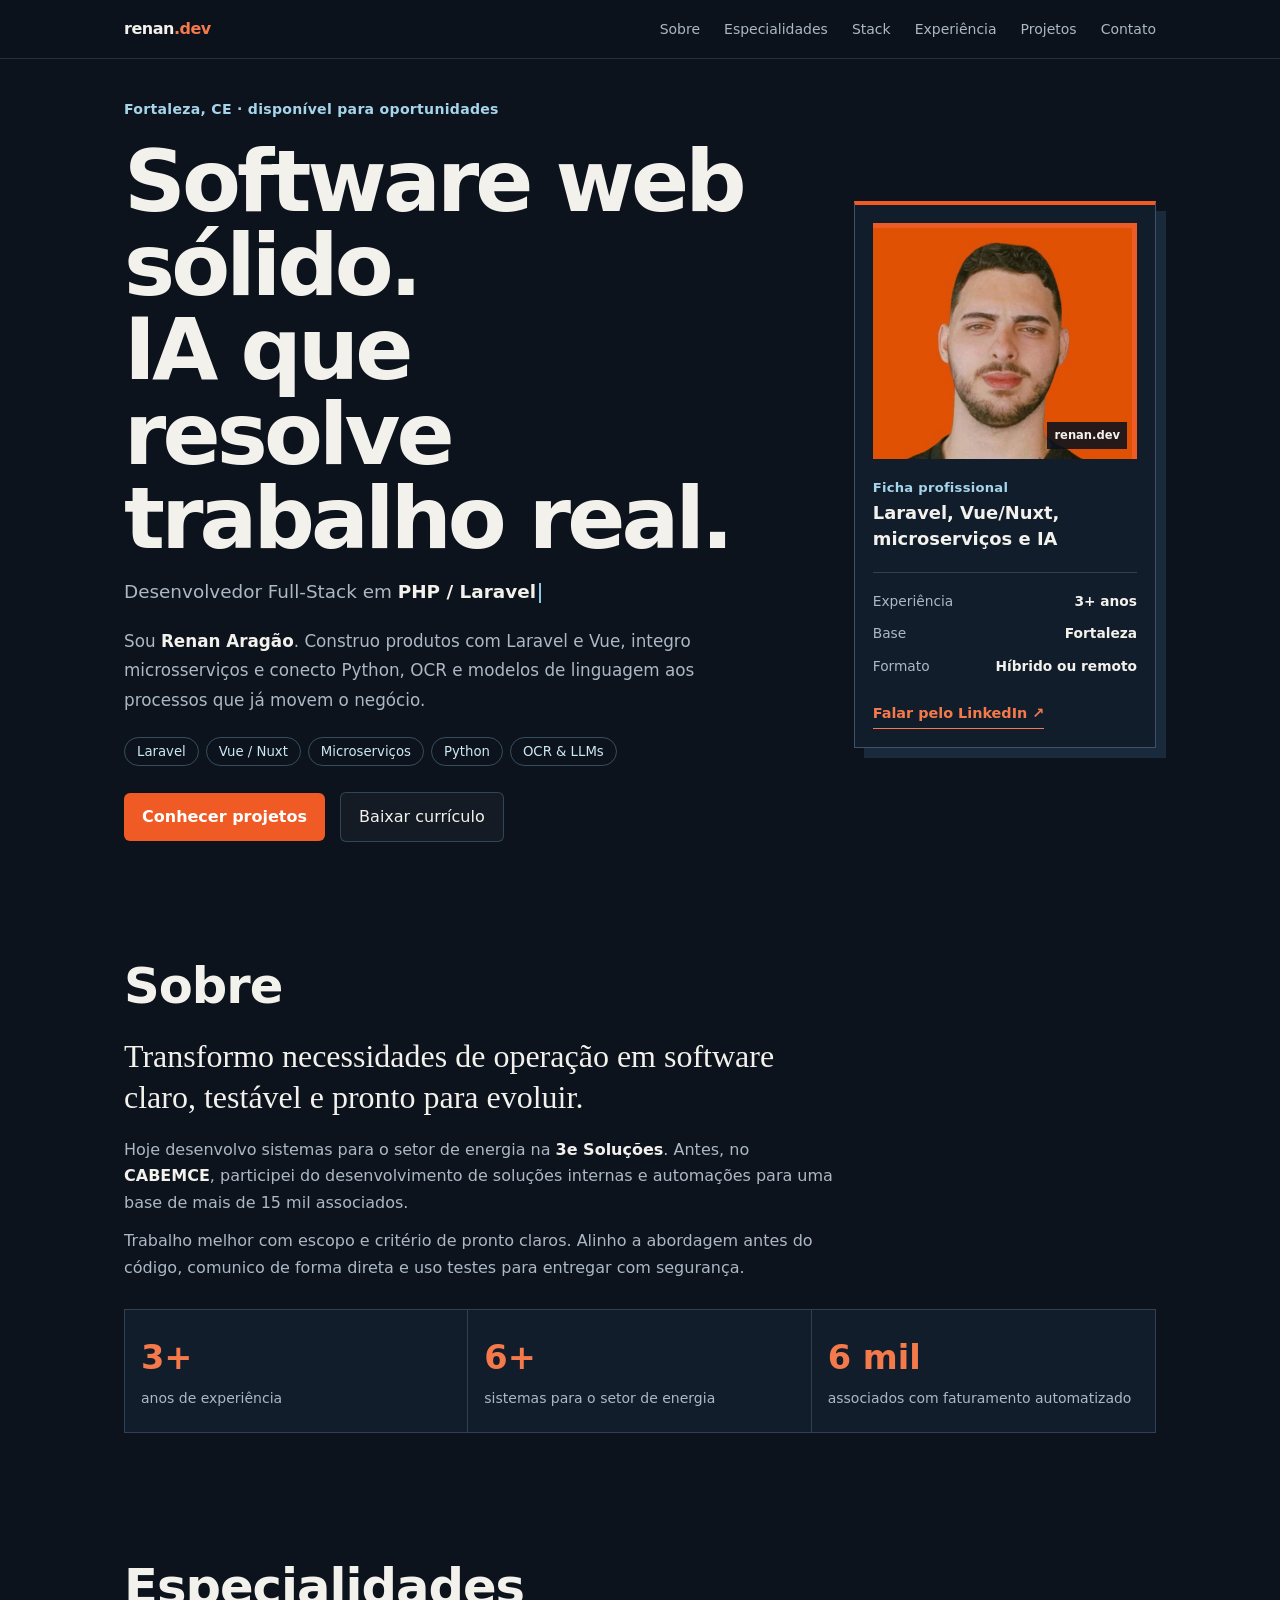
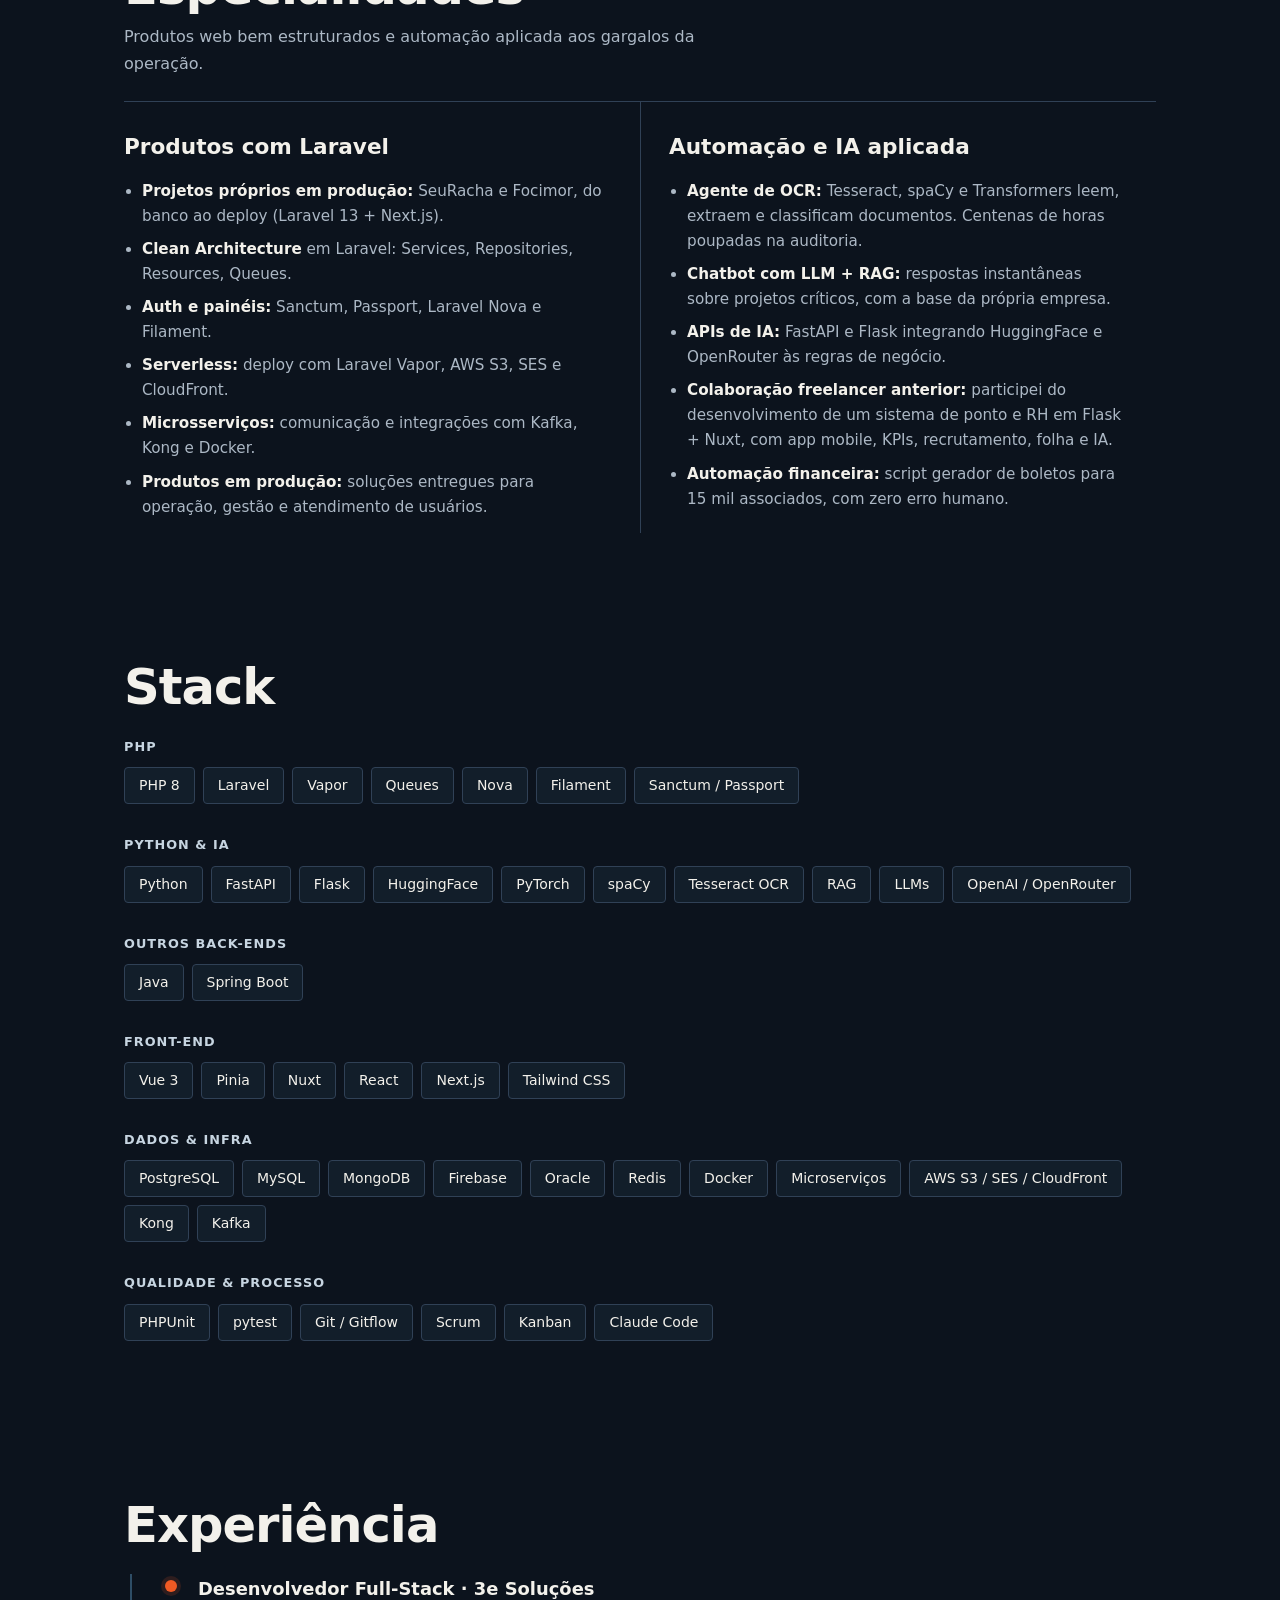
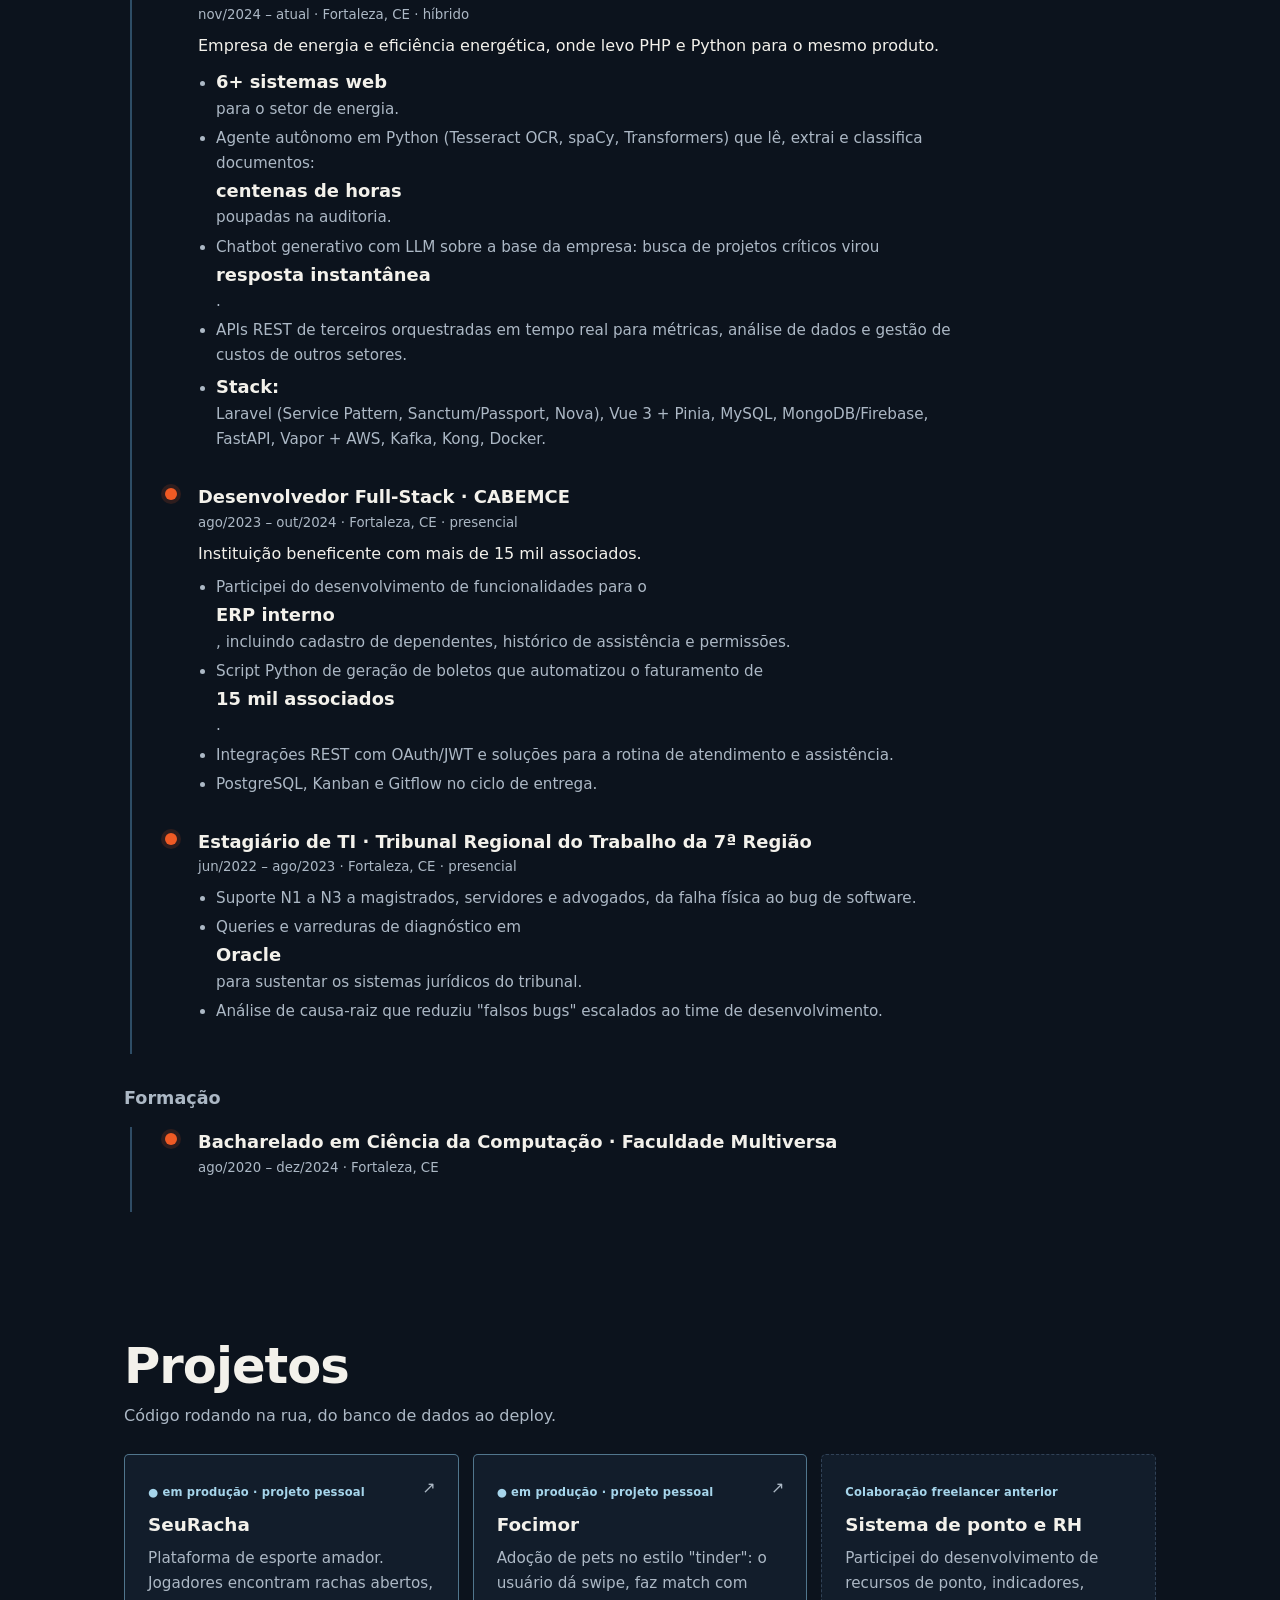
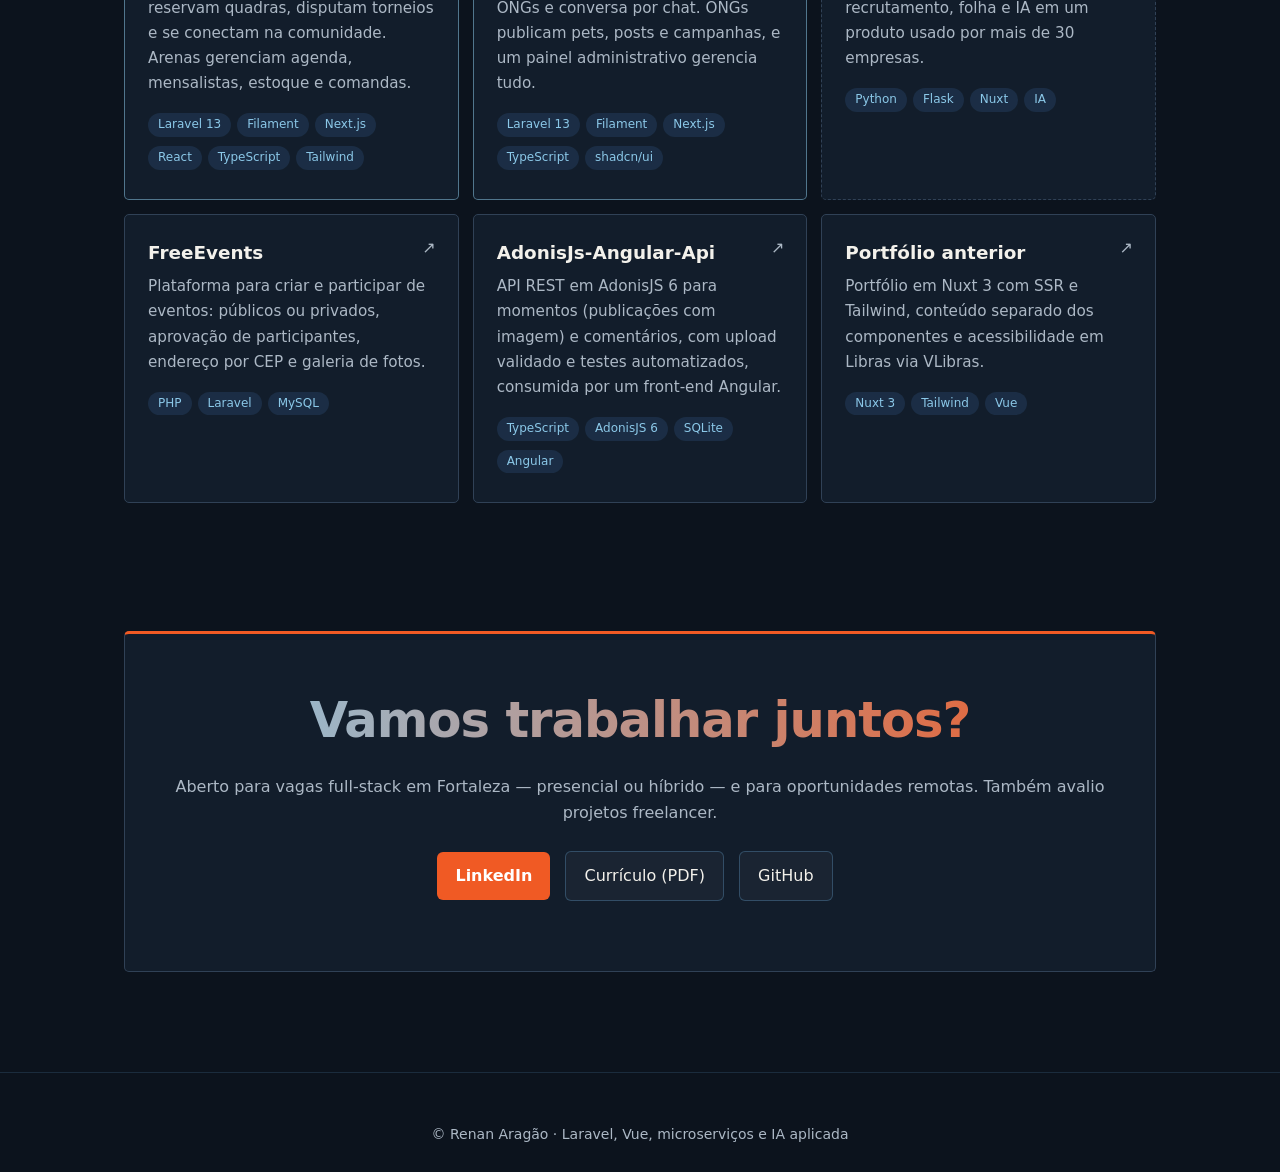
==== commit 852c06f4: "[FTR] - Melhorando informações" ====
--- a/public/index.html
+++ b/public/index.html
@@ -41,7 +41,7 @@
     <h2>Sobre</h2>
     <div class="about">
       <p class="big">Transformo necessidades de operação em software claro, testável e pronto para evoluir.</p>
-      <p>Hoje desenvolvo sistemas para o setor de energia na <b>3e Soluções</b>. Antes, no <b>CABEMCE</b>, conduzi a modernização gradual de sistemas em CakePHP para Laravel e Vue, sem interromper a operação.</p>
+      <p>Hoje desenvolvo sistemas para o setor de energia na <b>3e Soluções</b>. Antes, no <b>CABEMCE</b>, participei do desenvolvimento de soluções internas e automações para uma base de mais de 15 mil associados.</p>
       <p>Trabalho melhor com escopo e critério de pronto claros. Alinho a abordagem antes do código, comunico de forma direta e uso testes para entregar com segurança.</p>
     </div>
     <div class="stats">
@@ -63,7 +63,7 @@
           <li><b>Auth e painéis:</b> Sanctum, Passport, Laravel Nova e Filament.</li>
           <li><b>Serverless:</b> deploy com Laravel Vapor, AWS S3, SES e CloudFront.</li>
           <li><b>Microsserviços:</b> comunicação e integrações com Kafka, Kong e Docker.</li>
-          <li><b>Modernização de legado:</b> migração de CakePHP para Laravel + Vue 3 sem parar a operação.</li>
+          <li><b>Produtos em produção:</b> soluções entregues para operação, gestão e atendimento de usuários.</li>
         </ul>
       </div>
       <div class="pillar py">
@@ -82,7 +82,7 @@
   <section id="stack" class="reveal">
     <h2>Stack</h2>
     <div class="group"><h3>PHP</h3>
-      <span class="chip">PHP 8</span><span class="chip">Laravel</span><span class="chip">Vapor</span><span class="chip">Queues</span><span class="chip">Nova</span><span class="chip">Filament</span><span class="chip">Sanctum / Passport</span><span class="chip">CakePHP</span></div>
+      <span class="chip">PHP 8</span><span class="chip">Laravel</span><span class="chip">Vapor</span><span class="chip">Queues</span><span class="chip">Nova</span><span class="chip">Filament</span><span class="chip">Sanctum / Passport</span></div>
     <div class="group"><h3>Python &amp; IA</h3>
       <span class="chip">Python</span><span class="chip">FastAPI</span><span class="chip">Flask</span><span class="chip">HuggingFace</span><span class="chip">PyTorch</span><span class="chip">spaCy</span><span class="chip">Tesseract OCR</span><span class="chip">RAG</span><span class="chip">LLMs</span><span class="chip">OpenAI / OpenRouter</span></div>
     <div class="group"><h3>Outros back-ends</h3>
@@ -110,10 +110,10 @@
       <li><b>Desenvolvedor Full-Stack · CABEMCE</b><small>ago/2023 – out/2024 · Fortaleza, CE · presencial</small>
         Instituição beneficente com mais de 15 mil associados.
         <ul class="bullets">
-          <li>Liderança técnica na migração gradual de <b>CakePHP para Laravel + Vue.js</b>, reduzindo débito técnico.</li>
-          <li>Script Python de geração de boletos que automatizou o faturamento de <b>15 mil associados</b>, zerando erros humanos.</li>
-          <li>ERP interno (CakePHP + AdminLTE) com cadastro de dependentes, histórico de assistência e permissões.</li>
-          <li>PostgreSQL, APIs REST com OAuth/JWT, Kanban e Gitflow.</li>
+          <li>Participei do desenvolvimento de funcionalidades para o <b>ERP interno</b>, incluindo cadastro de dependentes, histórico de assistência e permissões.</li>
+          <li>Script Python de geração de boletos que automatizou o faturamento de <b>15 mil associados</b>.</li>
+          <li>Integrações REST com OAuth/JWT e soluções para a rotina de atendimento e assistência.</li>
+          <li>PostgreSQL, Kanban e Gitflow no ciclo de entrega.</li>
         </ul></li>
       <li><b>Estagiário de TI · Tribunal Regional do Trabalho da 7ª Região</b><small>jun/2022 – ago/2023 · Fortaleza, CE · presencial</small>
         <ul class="bullets">
